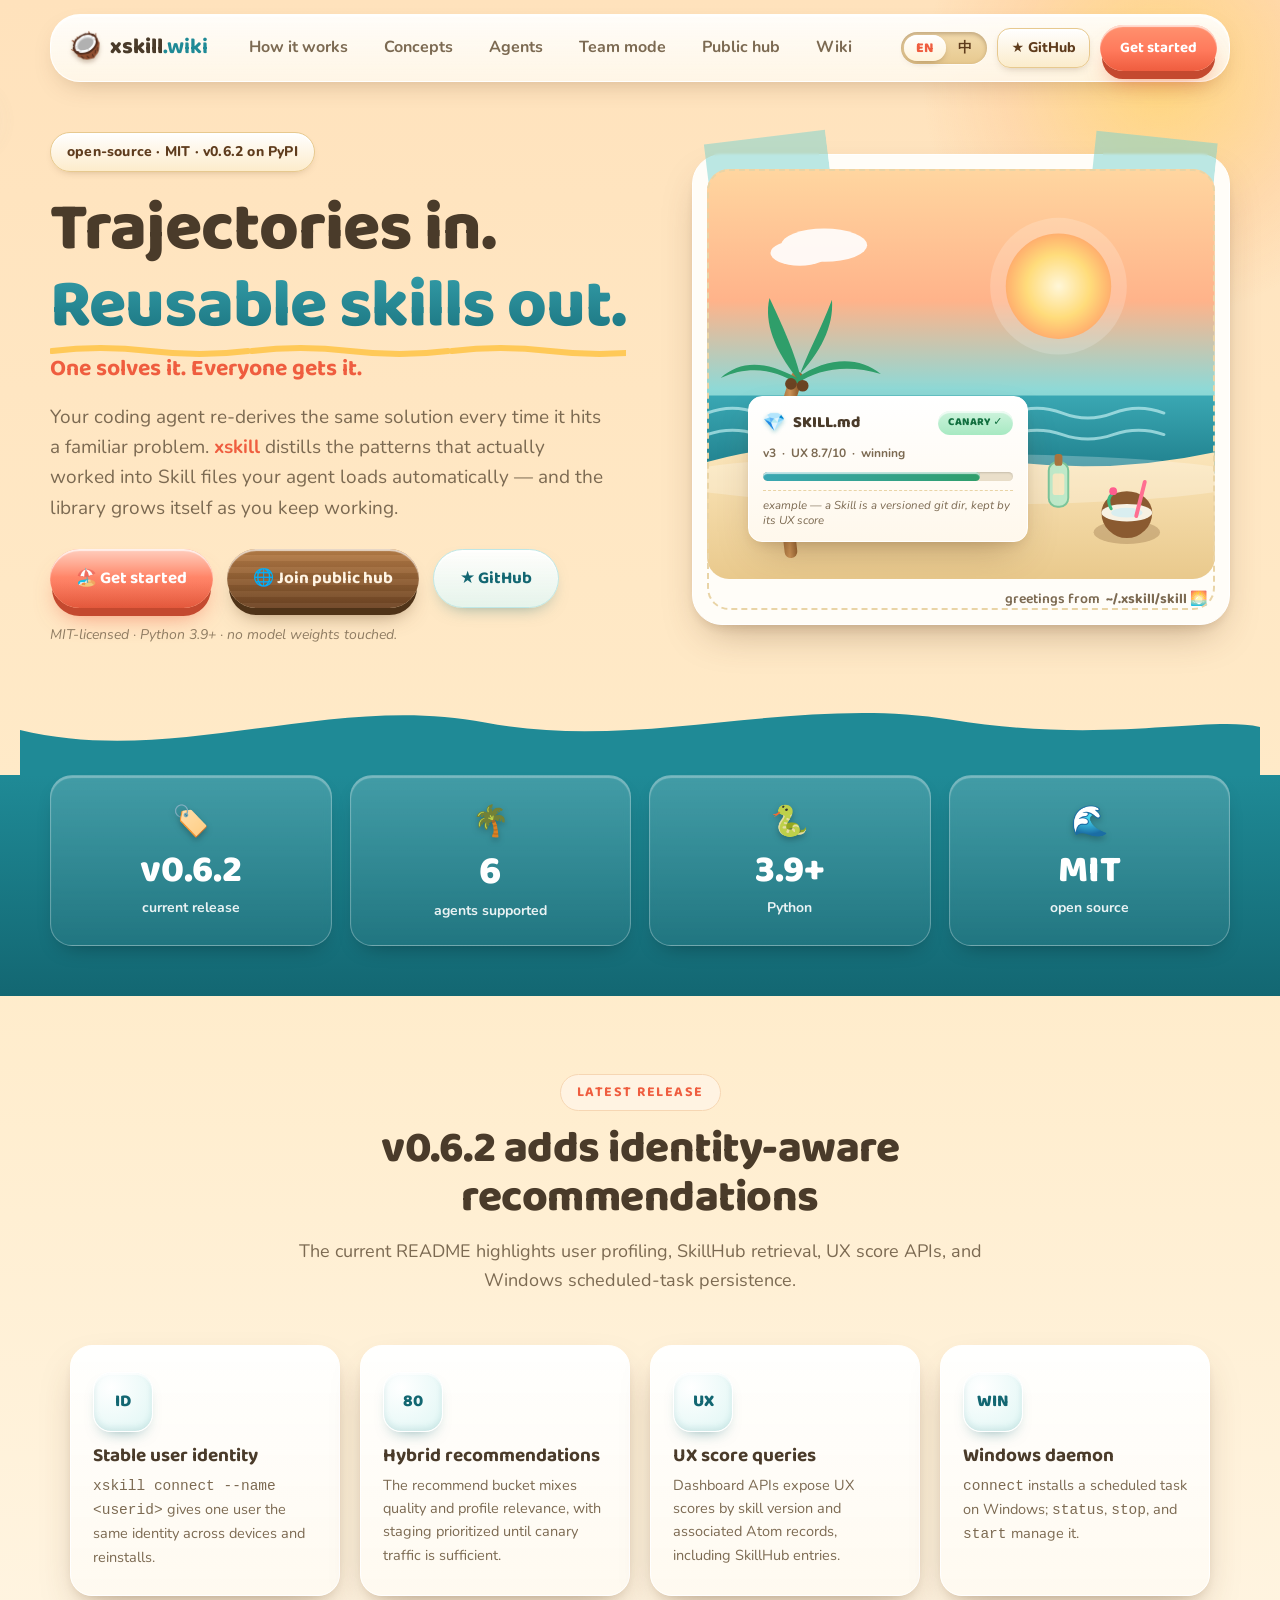
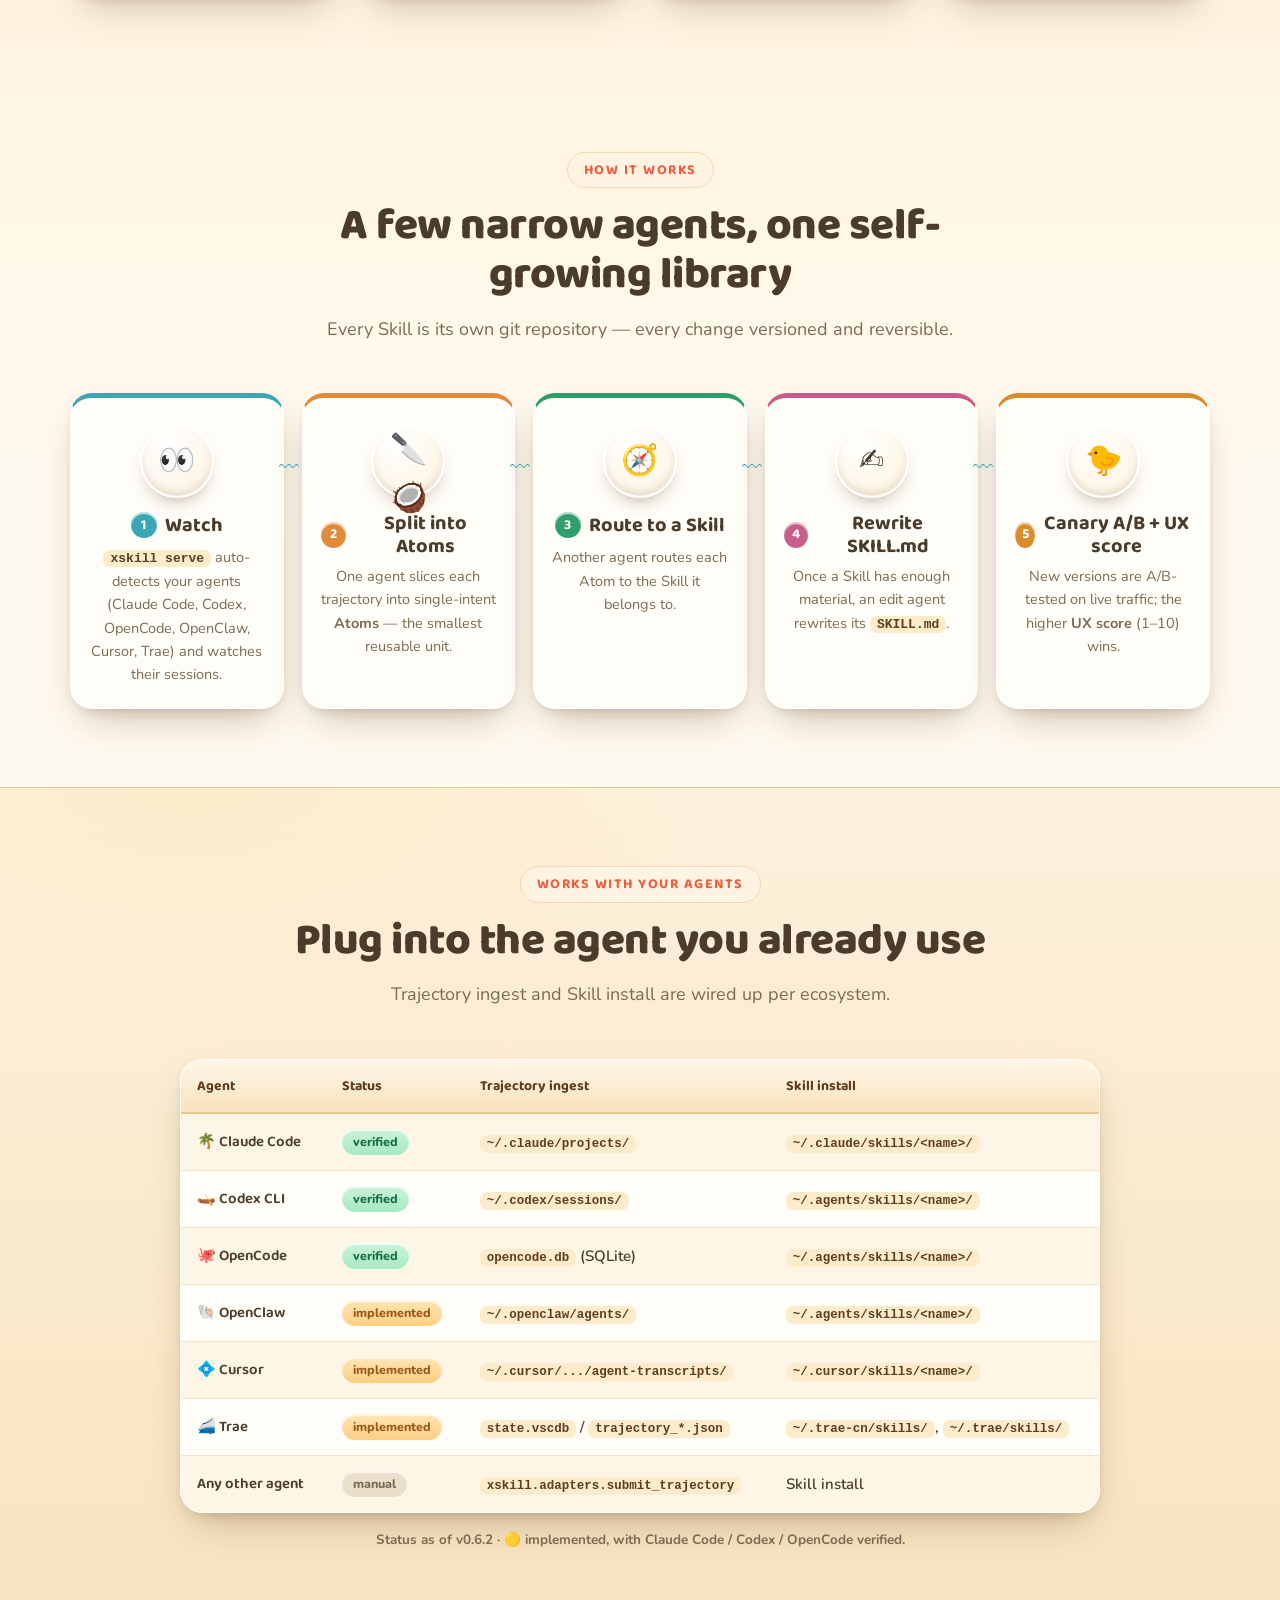
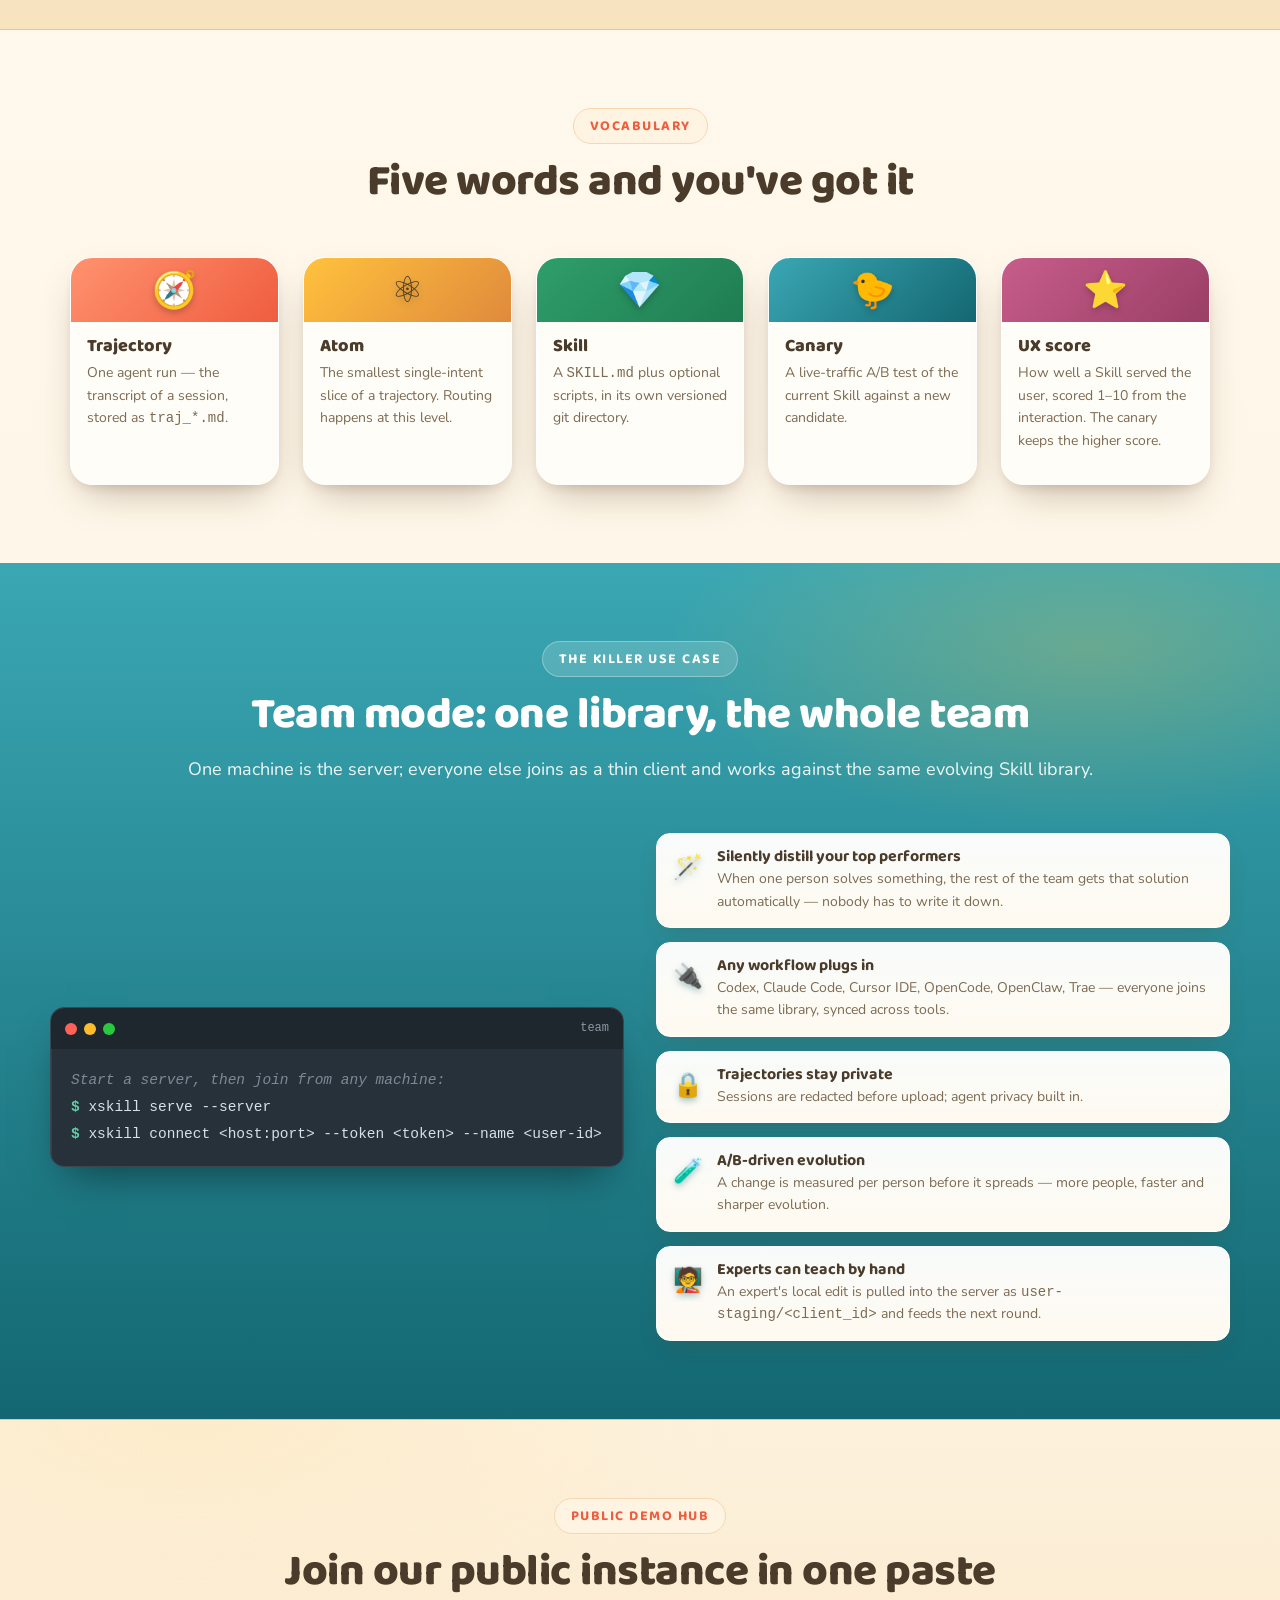
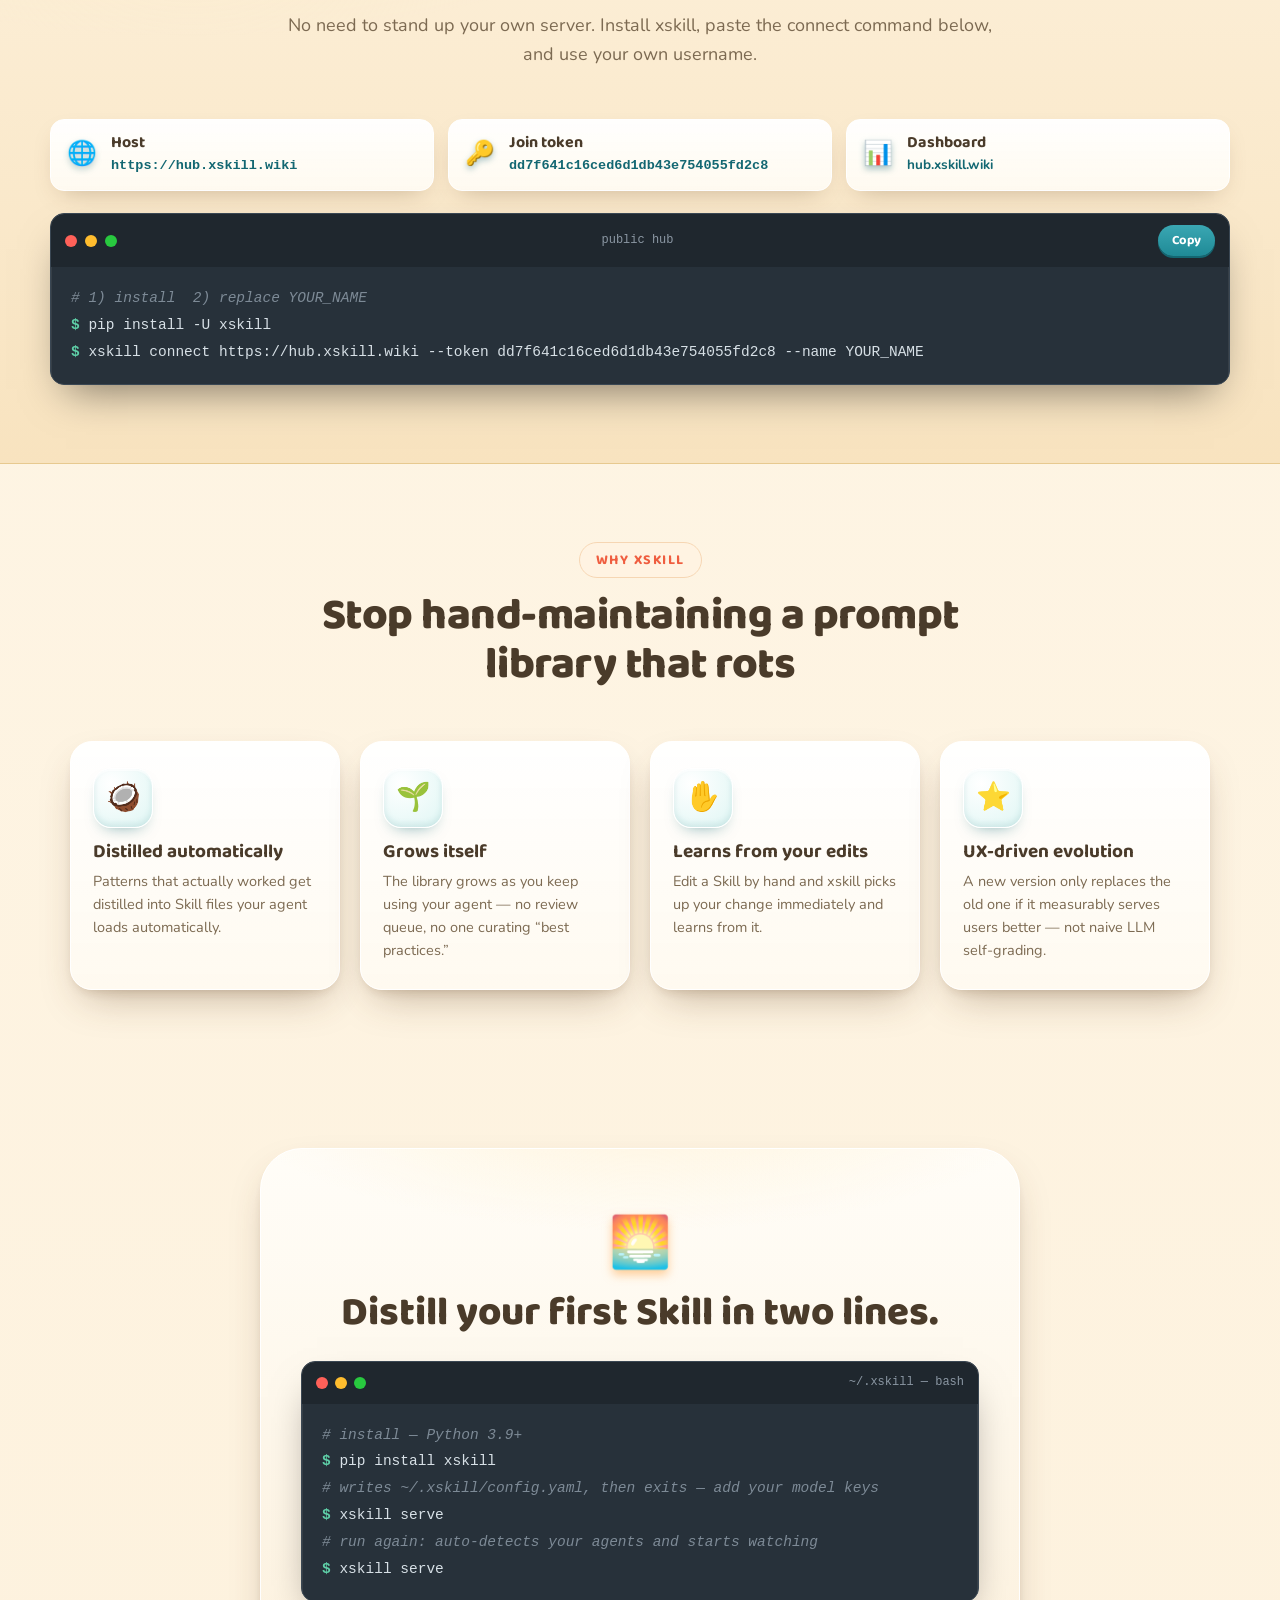
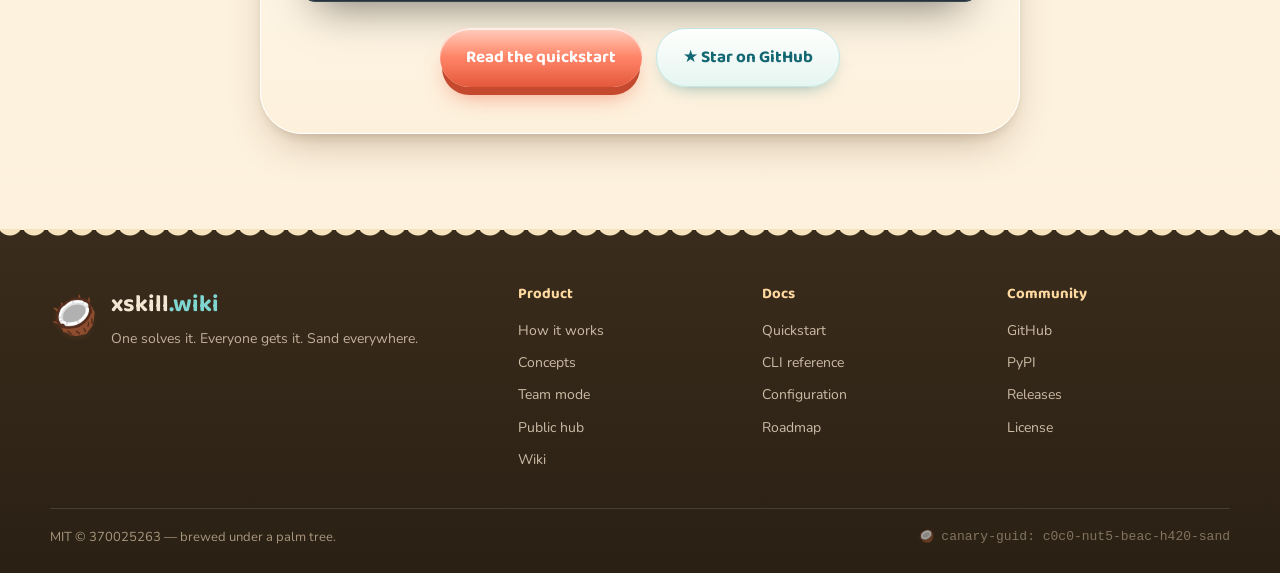
==== index.html @ b5c65a2f "备份 xskill.wiki 产品站源码，避免只落在本机。 Co-authored-by: Cursor <cursoragent@cursor.com>" ====
<!DOCTYPE html>
<html lang="en">
<head>
<meta charset="UTF-8" />
<meta name="viewport" content="width=device-width, initial-scale=1.0" />
<title>xskill · One solves it. Everyone gets it.</title>
<meta name="description" content="xskill distills reusable Skills from AI agent execution trajectories, shares them across teams, and evolves them with UX-driven canary tests. Open-source, MIT, Python 3.9+." />
<link rel="preconnect" href="https://fonts.googleapis.com" />
<link rel="preconnect" href="https://fonts.gstatic.com" crossorigin />
<link href="https://fonts.googleapis.com/css2?family=Baloo+2:wght@500;600;700;800&family=Nunito:ital,wght@0,400;0,600;0,700;0,800;1,600&display=swap" rel="stylesheet" />
<link rel="icon" href="data:image/svg+xml,<svg xmlns='http://www.w3.org/2000/svg' viewBox='0 0 100 100'><text y='.9em' font-size='90'>🥥</text></svg>" />
<link rel="stylesheet" href="styles.css" />
</head>
<body data-title-key="index.title">

<div class="sky-decor" aria-hidden="true">
  <div class="sun-glow"></div>
  <div class="cloud cloud--1"></div>
  <div class="cloud cloud--2"></div>
  <div class="cloud cloud--3"></div>
  <div class="gull gull--1">︵</div>
  <div class="gull gull--2">︵</div>
</div>

<!-- ===== nav ===== -->
<header class="nav-wrap">
  <nav class="nav">
    <a class="brand" href="#top" aria-label="xskill home">
      <span class="brand__coco">🥥</span>
      <span class="brand__name">xskill<span class="brand__dot">.wiki</span></span>
    </a>
    <ul class="nav__links">
      <li><a href="#pipeline" data-i18n="nav.howitworks">How it works</a></li>
      <li><a href="#concepts" data-i18n="nav.concepts">Concepts</a></li>
      <li><a href="#agents" data-i18n="nav.agents">Agents</a></li>
      <li><a href="#team" data-i18n="nav.team">Team mode</a></li>
      <li><a href="#public-hub" data-i18n="nav.hub">Public hub</a></li>
      <li><a href="wiki.html" data-i18n="nav.wiki">Wiki</a></li>
    </ul>
    <div class="nav__actions">
      <div class="lang" role="group" aria-label="language">
        <button type="button" class="lang__btn" data-set-lang="en" data-i18n="lang.en">EN</button>
        <button type="button" class="lang__btn" data-set-lang="zh" data-i18n="lang.zh">中</button>
      </div>
      <a class="chip chip--ghost" href="https://github.com/SkillNerds/xskill" target="_blank" rel="noopener">★ GitHub</a>
      <a class="btn btn--mini" href="#start" data-i18n="nav.getstarted">Get&nbsp;Started</a>
    </div>
  </nav>
</header>

<main id="top">

<!-- ===== HERO ===== -->
<section class="hero">
  <div class="hero__inner">
    <div class="hero__copy">
      <span class="eyebrow"><span data-i18n="hero.eyebrow">open-source · MIT · v0.6.2 on PyPI</span></span>
      <h1 class="hero__title">
        <span data-i18n="hero.title_a">Trajectories in.</span><br />
        <span class="hl" data-i18n="hero.title_b">Reusable skills out.</span>
      </h1>
      <p class="hero__tagline" data-i18n="hero.tagline">One solves it. Everyone gets it.</p>
      <p class="hero__lede" data-i18n-html="hero.lede">Your coding agent re-derives the same solution every time it hits a familiar problem. <strong>xskill</strong> distills the patterns that actually worked into Skill files your agent loads automatically.</p>
      <div class="hero__cta">
        <a class="btn btn--primary" href="#start"><span class="btn__shine"></span><span data-i18n="hero.cta_start">🏖️ Get started</span></a>
        <a class="btn btn--wood" href="#public-hub" data-i18n="hero.cta_hub">🌐 Join public hub</a>
        <a class="btn btn--glass" href="https://github.com/SkillNerds/xskill" target="_blank" rel="noopener" data-i18n="hero.cta_github">★ GitHub</a>
      </div>
      <p class="hero__sub" data-i18n="hero.sub">MIT-licensed · Python 3.9+ · no model weights touched.</p>
    </div>

    <figure class="postcard" aria-label="A tropical beach where trajectories become skills">
      <div class="postcard__tape postcard__tape--l"></div>
      <div class="postcard__tape postcard__tape--r"></div>
      <div class="scene">
        <svg class="scene__svg" viewBox="0 0 520 420" role="img" aria-hidden="true" preserveAspectRatio="xMidYMid slice">
          <defs>
            <linearGradient id="sky" x1="0" y1="0" x2="0" y2="1"><stop offset="0" stop-color="#ffd6a0"/><stop offset="0.45" stop-color="#ffb38a"/><stop offset="0.75" stop-color="#8fd9d6"/><stop offset="1" stop-color="#62c3c9"/></linearGradient>
            <radialGradient id="sunG" cx="50%" cy="50%" r="50%"><stop offset="0" stop-color="#fff4cf"/><stop offset="0.6" stop-color="#ffd45e"/><stop offset="1" stop-color="#ff9d4d"/></radialGradient>
            <linearGradient id="seaG" x1="0" y1="0" x2="0" y2="1"><stop offset="0" stop-color="#3aa7b3"/><stop offset="1" stop-color="#1f7f8c"/></linearGradient>
            <linearGradient id="sandG" x1="0" y1="0" x2="0" y2="1"><stop offset="0" stop-color="#fce7bd"/><stop offset="1" stop-color="#e9c98c"/></linearGradient>
            <linearGradient id="trunk" x1="0" y1="0" x2="1" y2="0"><stop offset="0" stop-color="#a9743f"/><stop offset="0.5" stop-color="#cd9457"/><stop offset="1" stop-color="#9a6634"/></linearGradient>
          </defs>
          <rect x="0" y="0" width="520" height="300" fill="url(#sky)"/>
          <circle class="scene__sun" cx="360" cy="120" r="54" fill="url(#sunG)"/>
          <circle cx="360" cy="120" r="70" fill="#fff" opacity="0.18"/>
          <g fill="#fff" opacity="0.9"><ellipse class="scene__cloud" cx="120" cy="78" rx="44" ry="17"/><ellipse class="scene__cloud" cx="95" cy="86" rx="30" ry="13"/></g>
          <rect x="0" y="232" width="520" height="80" fill="url(#seaG)"/>
          <g stroke="#bfeef0" stroke-width="3" fill="none" opacity="0.7" stroke-linecap="round">
            <path class="scene__wave" d="M0 250 q 26 -10 52 0 t 52 0 t 52 0 t 52 0 t 52 0 t 52 0 t 52 0 t 52 0 t 52 0"/>
            <path class="scene__wave2" d="M0 272 q 26 -9 52 0 t 52 0 t 52 0 t 52 0 t 52 0 t 52 0 t 52 0 t 52 0 t 52 0"/>
          </g>
          <path d="M0 300 q 130 -34 260 -8 t 260 -2 V420 H0 Z" fill="url(#sandG)"/>
          <ellipse cx="260" cy="318" rx="300" ry="26" fill="#fff" opacity="0.25"/>
          <g class="scene__palm">
            <path d="M86 392 C 78 320 70 268 92 214" stroke="url(#trunk)" stroke-width="13" fill="none" stroke-linecap="round"/>
            <g fill="#2f9e6a">
              <path d="M92 214 C 60 196 34 196 14 214 C 44 200 72 206 92 220 Z"/>
              <path d="M92 214 C 124 192 156 192 178 210 C 146 200 114 204 92 220 Z"/>
              <path d="M92 214 C 70 186 58 158 64 132 C 78 162 90 188 96 214 Z"/>
              <path d="M92 214 C 116 188 130 162 128 134 C 116 166 102 190 94 214 Z"/>
            </g>
            <circle cx="86" cy="220" r="6" fill="#6b4423"/><circle cx="98" cy="222" r="6" fill="#6b4423"/>
          </g>
          <g class="scene__bottle">
            <rect x="350" y="300" width="20" height="46" rx="9" fill="#bfe9c9" stroke="#7bc59a" stroke-width="2"/>
            <rect x="356" y="292" width="8" height="12" rx="3" fill="#a9743f"/>
            <rect x="354" y="312" width="12" height="22" rx="3" fill="#f6e7c1"/>
          </g>
          <g class="scene__coco">
            <ellipse cx="430" cy="372" rx="34" ry="12" fill="#6b4423" opacity="0.25"/>
            <path d="M404 352 a26 26 0 0 0 52 0 a26 22 0 0 0 -52 0Z" fill="#8a5a30"/>
            <ellipse cx="430" cy="352" rx="26" ry="9" fill="#f7f1e3"/>
            <ellipse cx="430" cy="352" rx="16" ry="5" fill="#d9eef0"/>
            <rect x="442" y="318" width="4" height="40" rx="2" fill="#ff6f91" transform="rotate(14 444 338)"/>
            <path d="M414 348 q-6 -10 2 -16" stroke="#3fb87f" stroke-width="3" fill="none" stroke-linecap="round"/>
            <circle cx="416" cy="330" r="4" fill="#ff5d8f"/>
          </g>
        </svg>

        <div class="float-card">
          <div class="float-card__head">
            <span class="gem">💎</span>
            <span class="float-card__name">SKILL.md</span>
            <span class="badge badge--live">canary ✓</span>
          </div>
          <div class="float-card__meta"><span>v3</span><span>·</span><span>UX 8.7/10</span><span>·</span><span>winning</span></div>
          <div class="float-card__bar"><i style="--w:87%"></i></div>
          <p class="float-card__note" data-i18n="float.note">example — a Skill is a versioned git dir, kept by its UX score</p>
        </div>
      </div>
      <figcaption class="postcard__caption">greetings from&nbsp; <b>~/.xskill/skill</b> 🌅</figcaption>
    </figure>
  </div>

  <div class="wave-divider" aria-hidden="true">
    <svg viewBox="0 0 1440 120" preserveAspectRatio="none"><path d="M0 60 C 180 110 360 10 540 50 C 720 90 900 12 1080 46 C 1260 80 1380 40 1440 56 V120 H0 Z"/></svg>
  </div>
</section>

<!-- ===== STATS (verifiable facts) ===== -->
<section class="stats">
  <div class="stats__grid">
    <div class="stat"><span class="stat__ico">🏷️</span><b>v0.6.2</b><span class="stat__label" data-i18n="stats.version_l">current release</span></div>
    <div class="stat"><span class="stat__ico">🌴</span><b class="count" data-to="6">0</b><span class="stat__label" data-i18n="stats.agents_l">agents supported</span></div>
    <div class="stat"><span class="stat__ico">🐍</span><b>3.9+</b><span class="stat__label" data-i18n="stats.python_l">Python</span></div>
    <div class="stat"><span class="stat__ico">🌊</span><b>MIT</b><span class="stat__label" data-i18n="stats.license_l">open source</span></div>
  </div>
</section>

<!-- ===== LATEST RELEASE ===== -->
<section class="section" id="release">
  <div class="section__head">
    <span class="kicker" data-i18n="rel.kicker">latest release</span>
    <h2 data-i18n="rel.title">v0.6.2 adds identity-aware recommendations</h2>
    <p class="section__sub" data-i18n="rel.sub">The current README highlights user profiling, SkillHub retrieval, UX score APIs, and Windows scheduled-task persistence.</p>
  </div>
  <div class="features features--release">
    <article class="feature"><div class="feature__ico">ID</div><h3 data-i18n="rel.f1_t">Stable user identity</h3><p data-i18n-html="rel.f1_p"></p></article>
    <article class="feature"><div class="feature__ico">80</div><h3 data-i18n="rel.f2_t">Hybrid recommendations</h3><p data-i18n-html="rel.f2_p"></p></article>
    <article class="feature"><div class="feature__ico">UX</div><h3 data-i18n="rel.f3_t">UX score queries</h3><p data-i18n-html="rel.f3_p"></p></article>
    <article class="feature"><div class="feature__ico">WIN</div><h3 data-i18n="rel.f4_t">Windows daemon</h3><p data-i18n-html="rel.f4_p"></p></article>
  </div>
</section>

<!-- ===== PIPELINE (how it works) ===== -->
<section class="section" id="pipeline">
  <div class="section__head">
    <span class="kicker" data-i18n="pipe.kicker">how it works</span>
    <h2 data-i18n="pipe.title">A few narrow agents, one self-growing library</h2>
    <p class="section__sub" data-i18n="pipe.sub">Every Skill is its own git repository — every change versioned and reversible.</p>
  </div>
  <ol class="pipe">
    <li class="pipe__step" style="--accent:#3aa7b3"><div class="pipe__disc"><span>👀</span></div><h3><span class="pipe__n">1</span> <span data-i18n="pipe.s1_t">Watch</span></h3><p data-i18n-html="pipe.s1_p"></p></li>
    <li class="pipe__step" style="--accent:#e08a3c"><div class="pipe__disc"><span>🔪🥥</span></div><h3><span class="pipe__n">2</span> <span data-i18n="pipe.s2_t">Split into Atoms</span></h3><p data-i18n-html="pipe.s2_p"></p></li>
    <li class="pipe__step" style="--accent:#2f9e6a"><div class="pipe__disc"><span>🧭</span></div><h3><span class="pipe__n">3</span> <span data-i18n="pipe.s3_t">Route to a Skill</span></h3><p data-i18n-html="pipe.s3_p"></p></li>
    <li class="pipe__step" style="--accent:#c75d8a"><div class="pipe__disc"><span>✍️</span></div><h3><span class="pipe__n">4</span> <span data-i18n="pipe.s4_t">Rewrite SKILL.md</span></h3><p data-i18n-html="pipe.s4_p"></p></li>
    <li class="pipe__step" style="--accent:#d98c2b"><div class="pipe__disc"><span>🐤</span></div><h3><span class="pipe__n">5</span> <span data-i18n="pipe.s5_t">Canary A/B + UX score</span></h3><p data-i18n-html="pipe.s5_p"></p></li>
  </ol>
</section>

<!-- ===== AGENTS MATRIX ===== -->
<section class="section section--sand" id="agents">
  <div class="section__head">
    <span class="kicker" data-i18n="agents.kicker">works with your agents</span>
    <h2 data-i18n="agents.title">Plug into the agent you already use</h2>
    <p class="section__sub" data-i18n="agents.sub">Trajectory ingest and Skill install are wired up per ecosystem.</p>
  </div>
  <div class="board">
    <table class="board__table">
      <thead>
        <tr>
          <th data-i18n="agents.h_agent">Agent</th>
          <th data-i18n="agents.h_status">Status</th>
          <th data-i18n="agents.h_ingest">Trajectory ingest</th>
          <th data-i18n="agents.h_install">Skill install</th>
        </tr>
      </thead>
      <tbody>
        <tr><td class="skill-name">🌴 Claude Code</td><td><span class="st st--ok" data-i18n="agents.st_verified">verified</span></td><td><code>~/.claude/projects/</code></td><td><code>~/.claude/skills/&lt;name&gt;/</code></td></tr>
        <tr><td class="skill-name">🛶 Codex CLI</td><td><span class="st st--ok" data-i18n="agents.st_verified">verified</span></td><td><code>~/.codex/sessions/</code></td><td><code>~/.agents/skills/&lt;name&gt;/</code></td></tr>
        <tr><td class="skill-name">🐙 OpenCode</td><td><span class="st st--ok" data-i18n="agents.st_verified">verified</span></td><td><code>opencode.db</code> (SQLite)</td><td><code>~/.agents/skills/&lt;name&gt;/</code></td></tr>
        <tr><td class="skill-name">🐚 OpenClaw</td><td><span class="st st--wip" data-i18n="agents.st_impl">implemented</span></td><td><code>~/.openclaw/agents/</code></td><td><code>~/.agents/skills/&lt;name&gt;/</code></td></tr>
        <tr><td class="skill-name">💠 Cursor</td><td><span class="st st--wip" data-i18n="agents.st_impl">implemented</span></td><td><code>~/.cursor/.../agent-transcripts/</code></td><td><code>~/.cursor/skills/&lt;name&gt;/</code></td></tr>
        <tr><td class="skill-name">🚄 Trae</td><td><span class="st st--wip" data-i18n="agents.st_impl">implemented</span></td><td><code>state.vscdb</code> / <code>trajectory_*.json</code></td><td><code>~/.trae-cn/skills/</code>, <code>~/.trae/skills/</code></td></tr>
        <tr><td class="skill-name" data-i18n="agents.any">Any other agent</td><td><span class="st" data-i18n="agents.st_manual">manual</span></td><td><code>xskill.adapters.submit_trajectory</code></td><td data-i18n="agents.h_install">copy / symlink SKILL.md</td></tr>
      </tbody>
    </table>
    <p class="board__foot-note" data-i18n="agents.note">Status as of v0.6.2 · 🟡 implemented, with Claude Code / Codex / OpenCode verified.</p>
  </div>
</section>

<!-- ===== CONCEPTS ===== -->
<section class="section" id="concepts">
  <div class="section__head">
    <span class="kicker" data-i18n="concepts.kicker">vocabulary</span>
    <h2 data-i18n="concepts.title">Five words and you've got it</h2>
  </div>
  <div class="cards cards--concepts">
    <article class="card card--concept" style="--g:linear-gradient(135deg,#ff926f,#ef5d3f)"><div class="card__banner" style="background:var(--g)"><span class="card__emoji">🧭</span></div><div class="card__body"><h3 class="card__title" data-i18n="c.traj_t">Trajectory</h3><p class="card__desc" data-i18n-html="c.traj_p"></p></div></article>
    <article class="card card--concept" style="--g:linear-gradient(135deg,#ffc23d,#e08a3c)"><div class="card__banner" style="background:var(--g)"><span class="card__emoji">⚛️</span></div><div class="card__body"><h3 class="card__title" data-i18n="c.atom_t">Atom</h3><p class="card__desc" data-i18n-html="c.atom_p"></p></div></article>
    <article class="card card--concept" style="--g:linear-gradient(135deg,#2f9e6a,#1f7d52)"><div class="card__banner" style="background:var(--g)"><span class="card__emoji">💎</span></div><div class="card__body"><h3 class="card__title" data-i18n="c.skill_t">Skill</h3><p class="card__desc" data-i18n-html="c.skill_p"></p></div></article>
    <article class="card card--concept" style="--g:linear-gradient(135deg,#3aa7b3,#136772)"><div class="card__banner" style="background:var(--g)"><span class="card__emoji">🐤</span></div><div class="card__body"><h3 class="card__title" data-i18n="c.canary_t">Canary</h3><p class="card__desc" data-i18n-html="c.canary_p"></p></div></article>
    <article class="card card--concept" style="--g:linear-gradient(135deg,#c75d8a,#9a3f66)"><div class="card__banner" style="background:var(--g)"><span class="card__emoji">⭐</span></div><div class="card__body"><h3 class="card__title" data-i18n="c.ux_t">UX score</h3><p class="card__desc" data-i18n-html="c.ux_p"></p></div></article>
  </div>
</section>

<!-- ===== TEAM MODE ===== -->
<section class="section section--ocean" id="team">
  <div class="section__head section__head--light">
    <span class="kicker kicker--light" data-i18n="team.kicker">the killer use case</span>
    <h2 data-i18n="team.title">Team mode: one library, the whole team</h2>
    <p class="section__sub" data-i18n="team.sub">One machine is the server; everyone else joins as a thin client.</p>
  </div>
  <div class="team">
    <div class="team__terminal">
      <div class="terminal">
        <div class="terminal__bar"><i></i><i></i><i></i><span>team</span></div>
        <pre class="terminal__body"><code><span class="c-com" data-i18n="team.cmd_note"># Start a server, then join from any machine:</span>
<span class="c-pmt">$</span> xskill serve --server
<span class="c-pmt">$</span> xskill connect &lt;host:port&gt; --token &lt;token&gt; --name &lt;user-id&gt;</code></pre>
      </div>
    </div>
    <div class="team__bullets">
      <div class="tb"><span class="tb__ico">🪄</span><div><h4 data-i18n="team.b1_t">Silently distill your top performers</h4><p data-i18n="team.b1_p"></p></div></div>
      <div class="tb"><span class="tb__ico">🔌</span><div><h4 data-i18n="team.b2_t">Any workflow plugs in</h4><p data-i18n="team.b2_p"></p></div></div>
      <div class="tb"><span class="tb__ico">🔒</span><div><h4 data-i18n="team.b3_t">Trajectories stay private</h4><p data-i18n="team.b3_p"></p></div></div>
      <div class="tb"><span class="tb__ico">🧪</span><div><h4 data-i18n="team.b4_t">A/B-driven evolution</h4><p data-i18n="team.b4_p"></p></div></div>
      <div class="tb"><span class="tb__ico">🧑‍🏫</span><div><h4 data-i18n="team.b5_t">Experts can teach by hand</h4><p data-i18n-html="team.b5_p"></p></div></div>
    </div>
  </div>
</section>

<!-- ===== PUBLIC HUB ===== -->
<section class="section section--sand" id="public-hub">
  <div class="section__head">
    <span class="kicker" data-i18n="hub.kicker">公网演示实例</span>
    <h2 data-i18n="hub.title">一键粘贴，接入我们的公网实例</h2>
    <p class="section__sub" data-i18n="hub.sub">不用自己搭服务端。装好 xskill，粘贴下面这条连接命令，再填上你自己的用户名即可。</p>
  </div>
  <div class="hub">
    <div class="hub__meta">
      <div class="tb"><span class="tb__ico">🌐</span><div><h4 data-i18n="hub.label_host">地址</h4><p><code>https://hub.xskill.wiki</code></p></div></div>
      <div class="tb"><span class="tb__ico">🔑</span><div><h4 data-i18n="hub.label_token">连接令牌</h4><p><code id="hub-token">dd7f641c16ced6d1db43e754055fd2c8</code></p></div></div>
      <div class="tb"><span class="tb__ico">📊</span><div><h4 data-i18n="hub.label_dash">控制台</h4><p><a href="https://hub.xskill.wiki/" target="_blank" rel="noopener">hub.xskill.wiki</a></p></div></div>
    </div>
    <div class="hub__terminal">
      <div class="terminal">
        <div class="terminal__bar">
          <i></i><i></i><i></i>
          <span data-i18n="hub.term_title">公网实例</span>
          <button type="button" class="hub-copy" id="hub-copy-btn" data-i18n="hub.copy">复制</button>
        </div>
        <pre class="terminal__body"><code id="hub-connect-cmd" data-i18n-html="hub.cmd_html"><span class="c-com"># 1）安装　2）把 YOUR_NAME 换成你的用户名</span>
<span class="c-pmt">$</span> pip install -U xskill
<span class="c-pmt">$</span> xskill connect https://hub.xskill.wiki --token dd7f641c16ced6d1db43e754055fd2c8 --name YOUR_NAME</code></pre>
      </div>
    </div>
  </div>
</section>

<!-- ===== WHY ===== -->
<section class="section" id="why">
  <div class="section__head">
    <span class="kicker" data-i18n="why.kicker">why xskill</span>
    <h2 data-i18n="why.title">Stop hand-maintaining a prompt library that rots</h2>
  </div>
  <div class="features">
    <article class="feature"><div class="feature__ico">🥥</div><h3 data-i18n="why.f1_t">Distilled automatically</h3><p data-i18n="why.f1_p"></p></article>
    <article class="feature"><div class="feature__ico">🌱</div><h3 data-i18n="why.f2_t">Grows itself</h3><p data-i18n="why.f2_p"></p></article>
    <article class="feature"><div class="feature__ico">✋</div><h3 data-i18n="why.f3_t">Learns from your edits</h3><p data-i18n="why.f3_p"></p></article>
    <article class="feature"><div class="feature__ico">⭐</div><h3 data-i18n="why.f4_t">UX-driven evolution</h3><p data-i18n="why.f4_p"></p></article>
  </div>
</section>

<!-- ===== CTA ===== -->
<section class="cta" id="start">
  <div class="cta__card">
    <span class="cta__sun">🌅</span>
    <h2 data-i18n="cta.title">Distill your first Skill in two lines.</h2>
    <div class="terminal">
      <div class="terminal__bar"><i></i><i></i><i></i><span>~/.xskill — bash</span></div>
      <pre class="terminal__body"><code><span class="c-com" data-i18n="cta.c1"># install — Python 3.9+</span>
<span class="c-pmt">$</span> pip install xskill
<span class="c-com" data-i18n="cta.c2"># writes ~/.xskill/config.yaml, then exits — add your model keys</span>
<span class="c-pmt">$</span> xskill serve
<span class="c-com" data-i18n="cta.c3"># run again: auto-detects your agents and starts watching</span>
<span class="c-pmt">$</span> xskill serve</code></pre>
    </div>
    <div class="cta__btns">
      <a class="btn btn--primary" href="wiki.html#quickstart"><span class="btn__shine"></span><span data-i18n="cta.read">Read the quickstart</span></a>
      <a class="btn btn--glass" href="https://github.com/SkillNerds/xskill" target="_blank" rel="noopener" data-i18n="cta.star">★ Star on GitHub</a>
    </div>
  </div>
</section>

</main>

<!-- ===== FOOTER ===== -->
<footer class="footer">
  <div class="footer__top">
    <div class="footer__brand">
      <span class="brand__coco">🥥</span>
      <div>
        <b>xskill<span class="brand__dot">.wiki</span></b>
        <p data-i18n="foot.tagline">One solves it. Everyone gets it. Sand everywhere.</p>
      </div>
    </div>
    <nav class="footer__cols">
      <div><h4 data-i18n="foot.product">Product</h4><a href="#pipeline" data-i18n="nav.howitworks">How it works</a><a href="#concepts" data-i18n="nav.concepts">Concepts</a><a href="#team" data-i18n="nav.team">Team mode</a><a href="#public-hub" data-i18n="nav.hub">Public hub</a><a href="wiki.html" data-i18n="nav.wiki">Wiki</a></div>
      <div><h4 data-i18n="foot.docs">Docs</h4><a href="wiki.html#quickstart" data-i18n="w.nav_quickstart">Quickstart</a><a href="wiki.html#cli" data-i18n="w.nav_cli">CLI reference</a><a href="wiki.html#config" data-i18n="w.nav_config">Configuration</a><a href="wiki.html#roadmap" data-i18n="w.nav_roadmap">Roadmap</a></div>
      <div><h4 data-i18n="foot.community">Community</h4><a href="https://github.com/SkillNerds/xskill" target="_blank" rel="noopener">GitHub</a><a href="https://pypi.org/project/xskill/" target="_blank" rel="noopener">PyPI</a><a href="https://github.com/SkillNerds/xskill/releases/tag/v0.6.2" target="_blank" rel="noopener">Releases</a><a href="https://github.com/SkillNerds/xskill/blob/main/LICENSE" target="_blank" rel="noopener" data-i18n="w.nav_license">License</a></div>
    </nav>
  </div>
  <div class="footer__bar">
    <span data-i18n="foot.copy">MIT © 370025263 — brewed under a palm tree.</span>
    <span class="canary">🥥 canary-guid: c0c0-nut5-beac-h420-sand</span>
  </div>
</footer>

<script src="i18n.js"></script>
<script src="script.js"></script>
</body>
</html>
---- styles.css ----
/* =========================================================
   xskill.wiki / v2  —  "beach resort, skeuomorphic, rounded"
   palette: sand · ocean teal · sunset coral · palm green · coconut brown
   ========================================================= */

:root{
  --sand-50:#fffaf0;
  --sand-100:#fdf1dc;
  --sand-200:#f8e3bf;
  --sand-300:#f0d29b;
  --sand-line:#e7c98f;

  --sea:#1f8a96;
  --sea-light:#3aa7b3;
  --sea-deep:#136772;
  --foam:#dff6f4;

  --sky-top:#ffd6a0;
  --coral:#ff7a5c;
  --coral-deep:#ef5d3f;
  --sun:#ffc23d;
  --palm:#2f9e6a;
  --palm-deep:#1f7d52;
  --coco:#8a5a30;
  --coco-deep:#5f3c1d;

  --ink:#4a3b2a;          /* warm brown text, not harsh black */
  --ink-soft:#7c6a52;
  --paper:#fffdf8;

  --radius-xl:42px;
  --radius-lg:30px;
  --radius-md:22px;
  --radius-sm:14px;

  --shadow-card:0 18px 40px -14px rgba(95,60,29,.38), 0 6px 14px -8px rgba(95,60,29,.3);
  --shadow-soft:0 10px 26px -12px rgba(95,60,29,.35);
  --inset-top:inset 0 2px 1px rgba(255,255,255,.7);

  --font-display:'Baloo 2', system-ui, sans-serif;
  --font-body:'Nunito', system-ui, sans-serif;

  --maxw:1180px;
}

*{box-sizing:border-box;margin:0;padding:0}
html{scroll-behavior:smooth}
body{
  font-family:var(--font-body);
  color:var(--ink);
  line-height:1.6;
  background:
    radial-gradient(1200px 600px at 80% -10%, #ffe9c6 0%, transparent 60%),
    linear-gradient(180deg, #ffe2bc 0%, #ffeccb 14%, var(--sand-50) 30%, var(--sand-100) 100%);
  overflow-x:hidden;
  -webkit-font-smoothing:antialiased;
}
a{color:inherit;text-decoration:none}
h1,h2,h3,h4{font-family:var(--font-display);line-height:1.12;color:var(--ink)}
code{font-family:'SFMono-Regular',ui-monospace,Menlo,Consolas,monospace}
section{position:relative}
.center{text-align:center;margin-top:34px}

/* ============ drifting sky decor ============ */
.sky-decor{position:fixed;inset:0 0 auto 0;height:100vh;pointer-events:none;z-index:0;overflow:hidden}
.sun-glow{
  position:absolute;top:-160px;right:-120px;width:480px;height:480px;border-radius:50%;
  background:radial-gradient(circle, rgba(255,204,77,.55) 0%, rgba(255,170,90,.18) 45%, transparent 70%);
  animation:breathe 9s ease-in-out infinite;
}
.cloud{
  position:absolute;background:#fff;border-radius:100px;opacity:.78;
  filter:drop-shadow(0 10px 16px rgba(120,150,170,.18));
}
.cloud::before,.cloud::after{content:"";position:absolute;background:#fff;border-radius:50%}
.cloud--1{top:90px;left:-160px;width:150px;height:42px;animation:drift 46s linear infinite}
.cloud--1::before{width:64px;height:64px;top:-26px;left:24px}
.cloud--1::after{width:46px;height:46px;top:-16px;left:78px}
.cloud--2{top:200px;left:-260px;width:110px;height:34px;opacity:.6;animation:drift 64s linear infinite 6s}
.cloud--2::before{width:50px;height:50px;top:-20px;left:20px}
.cloud--3{top:320px;left:-200px;width:92px;height:28px;opacity:.5;animation:drift 80s linear infinite 12s}
.cloud--3::before{width:40px;height:40px;top:-16px;left:18px}
.gull{position:absolute;color:#6b5a44;font-size:20px;opacity:.5;animation:flap 30s linear infinite}
.gull--1{top:140px;left:-40px;animation-duration:38s}
.gull--2{top:175px;left:-90px;font-size:14px;animation-duration:52s;animation-delay:5s}

@keyframes drift{to{transform:translateX(calc(100vw + 320px))}}
@keyframes flap{to{transform:translateX(calc(100vw + 120px)) translateY(-30px)}}
@keyframes breathe{50%{transform:scale(1.08);opacity:.85}}

/* ============ nav ============ */
.nav-wrap{position:sticky;top:0;z-index:50;padding:14px 20px;display:flex;justify-content:center}
.nav{
  width:100%;max-width:var(--maxw);
  display:flex;align-items:center;gap:18px;
  padding:10px 12px 10px 18px;
  background:linear-gradient(180deg, rgba(255,255,255,.92), rgba(255,250,240,.82));
  border:1px solid rgba(255,255,255,.9);
  border-radius:var(--radius-lg);
  box-shadow:var(--shadow-soft), var(--inset-top);
  backdrop-filter:blur(12px) saturate(1.2);
}
.brand{display:flex;align-items:center;gap:9px;font-family:var(--font-display);font-weight:800;font-size:22px}
.brand__coco{font-size:26px;filter:drop-shadow(0 3px 2px rgba(95,60,29,.3));animation:bob 4s ease-in-out infinite}
@keyframes bob{50%{transform:translateY(-3px) rotate(-4deg)}}
.brand__dot{color:var(--sea);font-weight:700}
.nav__links{display:flex;gap:6px;list-style:none;margin-left:8px}
.nav__links a{
  display:block;padding:9px 15px;border-radius:14px;font-weight:700;color:var(--ink-soft);
  transition:.18s;
}
.nav__links a:hover{color:var(--sea-deep);background:rgba(58,167,179,.12)}
.nav__actions{margin-left:auto;display:flex;align-items:center;gap:10px}
.chip{
  display:inline-flex;align-items:center;gap:5px;padding:8px 13px;border-radius:13px;
  font-weight:800;font-size:14px;color:var(--coco-deep);
  background:linear-gradient(180deg,#fff,#fbeccb);border:1px solid var(--sand-line);
  box-shadow:var(--inset-top), 0 4px 8px -4px rgba(95,60,29,.3);
}

/* ============ buttons (skeuomorphic & glossy) ============ */
.btn{
  position:relative;display:inline-flex;align-items:center;gap:9px;
  padding:15px 26px;border-radius:999px;font-family:var(--font-display);
  font-weight:700;font-size:17px;cursor:pointer;border:none;
  transition:transform .12s ease, box-shadow .2s ease, filter .2s;
  overflow:hidden;color:#fff;white-space:nowrap;
}
.btn--mini{padding:11px 20px;font-size:15px}
.btn:active{transform:translateY(2px) scale(.99)}
.btn__shine{
  position:absolute;inset:0;border-radius:inherit;pointer-events:none;
  background:linear-gradient(180deg, rgba(255,255,255,.55) 0%, rgba(255,255,255,.06) 48%, rgba(0,0,0,.05) 100%);
}
.btn--primary,.btn--mini{
  background:linear-gradient(180deg, #ff926f 0%, var(--coral) 55%, var(--coral-deep) 100%);
  box-shadow:
    0 10px 0 -2px #c4492f,
    0 16px 24px -10px rgba(239,93,63,.7),
    var(--inset-top);
}
.btn--primary:hover,.btn--mini:hover{filter:brightness(1.05);box-shadow:0 8px 0 -2px #c4492f,0 18px 26px -10px rgba(239,93,63,.8),var(--inset-top)}
.btn--primary:active,.btn--mini:active{box-shadow:0 3px 0 -2px #c4492f, 0 6px 12px -8px rgba(239,93,63,.7),var(--inset-top)}

.btn--wood{
  color:#fff4e3;
  background:
    repeating-linear-gradient(180deg, rgba(0,0,0,.05) 0 6px, rgba(255,255,255,.04) 6px 12px),
    linear-gradient(180deg,#b97f49,#8a5a30 60%,#6f4524);
  box-shadow:0 9px 0 -2px #4f3318, 0 16px 22px -12px rgba(95,60,29,.7), var(--inset-top);
}
.btn--wood:active{box-shadow:0 3px 0 -2px #4f3318,0 6px 12px -8px rgba(95,60,29,.6),var(--inset-top)}

.btn--glass{
  color:var(--sea-deep);
  background:linear-gradient(180deg, rgba(255,255,255,.95), rgba(223,246,244,.8));
  border:1px solid #bfe7e6;
  box-shadow:0 8px 18px -10px rgba(19,103,114,.55), var(--inset-top);
}
.btn--glass:hover{filter:brightness(1.02)}

/* ============ hero ============ */
.hero{padding:36px 20px 0;position:relative;z-index:1}
.hero__inner{
  max-width:var(--maxw);margin:0 auto;
  display:grid;grid-template-columns:1.05fr .95fr;gap:48px;align-items:center;
  padding-bottom:30px;
}
.hero__copy,.section__head,.wiki-doc,.doc-sec{min-width:0}
.eyebrow{
  display:inline-flex;align-items:center;gap:7px;font-weight:800;font-size:14px;
  color:var(--coco-deep);background:linear-gradient(180deg,#fff,#fdeccb);
  padding:8px 16px;border-radius:999px;border:1px solid var(--sand-line);
  box-shadow:var(--inset-top),0 4px 10px -6px rgba(95,60,29,.4);letter-spacing:.2px;
}
.eyebrow__pin{filter:drop-shadow(0 2px 1px rgba(0,0,0,.2))}
.hero__title{font-size:clamp(40px,6vw,68px);font-weight:800;margin:20px 0 8px;letter-spacing:-1px}
.hl{
  background:linear-gradient(180deg,var(--sea-light),var(--sea-deep));
  -webkit-background-clip:text;background-clip:text;color:transparent;
  position:relative;
}
.hl::after{
  content:"";position:absolute;left:0;right:0;bottom:4px;height:14px;z-index:-1;
  background:url("data:image/svg+xml,%3Csvg xmlns='http://www.w3.org/2000/svg' width='200' height='14'%3E%3Cpath d='M2 8 Q 50 2 100 8 T 198 8' stroke='%23ffc23d' stroke-width='6' fill='none' stroke-linecap='round'/%3E%3C/svg%3E") repeat-x;
  background-size:contain;opacity:.8;
}
.hero__lede{font-size:19px;color:var(--ink-soft);max-width:560px;margin-bottom:26px}
.hero__lede strong{color:var(--coral-deep)}
.hero__lede em{color:var(--sea-deep);font-style:normal;font-weight:800}
.hero__cta{display:flex;flex-wrap:wrap;gap:14px;margin-bottom:16px}
.hero__sub{font-size:14px;color:var(--ink-soft);font-style:italic;opacity:.85}

/* ---- postcard ---- */
.postcard{
  position:relative;background:var(--paper);
  padding:14px 14px 12px;border-radius:var(--radius-lg);
  box-shadow:var(--shadow-card);
  transform:rotate(2deg);
  border:1px solid #fff;
}
.postcard::after{ /* deckled inner frame */
  content:"";position:absolute;inset:14px;border:2px dashed #e9d4a6;border-radius:var(--radius-md);pointer-events:none;
}
.postcard__tape{position:absolute;width:104px;height:30px;background:rgba(120,210,205,.5);top:-12px;border:1px solid rgba(255,255,255,.6);box-shadow:0 3px 6px rgba(0,0,0,.12);backdrop-filter:blur(1px)}
.postcard__tape--l{left:22px;transform:rotate(-7deg)}
.postcard__tape--r{right:22px;transform:rotate(6deg)}
.scene{position:relative;border-radius:var(--radius-md);overflow:hidden;aspect-ratio:520/420;box-shadow:inset 0 0 0 1px rgba(0,0,0,.04)}
.scene__svg{width:100%;height:100%;display:block}
.scene__sun{animation:sunpulse 6s ease-in-out infinite;transform-origin:360px 120px}
@keyframes sunpulse{50%{transform:scale(1.05)}}
.scene__cloud{animation:cloudslide 30s ease-in-out infinite alternate}
@keyframes cloudslide{to{transform:translateX(40px)}}
.scene__wave{animation:wavex 7s linear infinite}
.scene__wave2{animation:wavex 9s linear infinite reverse}
@keyframes wavex{to{transform:translateX(-104px)}}
.scene__palm{transform-origin:88px 392px;animation:sway 5s ease-in-out infinite}
@keyframes sway{0%,100%{transform:rotate(-1.5deg)}50%{transform:rotate(1.5deg)}}
.scene__bottle{animation:bobfloat 4.5s ease-in-out infinite}
.scene__coco{animation:bobfloat 4s ease-in-out infinite .4s}
@keyframes bobfloat{50%{transform:translateY(-5px)}}

.float-card{
  position:absolute;left:8%;bottom:9%;width:62%;max-width:280px;
  background:linear-gradient(180deg,#fff,#fff8ec);
  border:1px solid #fff;border-radius:var(--radius-sm);
  padding:12px 14px;box-shadow:var(--shadow-card), var(--inset-top);
  animation:bobfloat 5s ease-in-out infinite;
}
.float-card__head{display:flex;align-items:center;gap:8px;font-family:var(--font-display);font-weight:800;font-size:16px}
.gem{font-size:18px;filter:drop-shadow(0 2px 2px rgba(58,167,179,.4))}
.float-card__name{color:var(--ink)}
.badge{margin-left:auto;font-size:11px;font-weight:800;padding:3px 10px;border-radius:999px;text-transform:uppercase;letter-spacing:.4px}
.badge--live{color:#137040;background:linear-gradient(180deg,#cdf3dc,#a7e9c2);box-shadow:var(--inset-top)}
.float-card__meta{display:flex;gap:6px;flex-wrap:wrap;font-size:12px;color:var(--ink-soft);margin:6px 0 9px;font-weight:700}
.float-card__bar{height:9px;border-radius:999px;background:#eadfca;overflow:hidden;box-shadow:inset 0 1px 2px rgba(0,0,0,.15)}
.float-card__bar i{display:block;height:100%;width:var(--w);border-radius:999px;background:linear-gradient(90deg,var(--sea-light),var(--palm));box-shadow:var(--inset-top)}
.postcard__caption{font-family:var(--font-display);font-weight:600;color:var(--ink-soft);text-align:right;padding:9px 8px 2px;font-size:14px}

/* ---- wave divider ---- */
.wave-divider{position:relative;margin-top:8px;line-height:0}
.wave-divider svg{width:100%;height:90px;display:block}
.wave-divider path{fill:var(--sea)}

/* ============ stats ============ */
.stats{background:linear-gradient(180deg,var(--sea),var(--sea-deep));padding:0 20px 50px;position:relative;z-index:1}
.stats__grid{
  max-width:var(--maxw);margin:0 auto;display:grid;grid-template-columns:repeat(4,1fr);gap:18px;
}
.stat{
  background:linear-gradient(180deg, rgba(255,255,255,.16), rgba(255,255,255,.05));
  border:1px solid rgba(255,255,255,.28);border-radius:var(--radius-md);
  padding:22px;text-align:center;color:#fff;backdrop-filter:blur(4px);
  box-shadow:inset 0 2px 1px rgba(255,255,255,.3), 0 10px 22px -12px rgba(0,0,0,.4);
}
.stat__ico{font-size:30px;display:block;filter:drop-shadow(0 3px 3px rgba(0,0,0,.25))}
.stat .count{font-family:var(--font-display);font-size:40px;font-weight:800;display:block;line-height:1.1;margin:4px 0}
.stat__label{font-weight:700;opacity:.9;font-size:14px}

/* ============ generic section ============ */
.section{max-width:var(--maxw);margin:0 auto;padding:78px 20px}
.section--sand{max-width:none;background:
  radial-gradient(900px 360px at 15% 0%, #fdeccb 0%, transparent 60%),
  linear-gradient(180deg,var(--sand-100),var(--sand-200));
  border-top:1px solid var(--sand-line);border-bottom:1px solid var(--sand-line)}
.section--sand > *{max-width:var(--maxw);margin-left:auto;margin-right:auto}
.section__head{max-width:720px;margin:0 auto 50px;text-align:center}
.kicker{
  display:inline-block;font-family:var(--font-display);font-weight:700;font-size:14px;
  text-transform:uppercase;letter-spacing:1.5px;color:var(--coral-deep);
  background:#fff3e2;padding:6px 16px;border-radius:999px;border:1px solid #f6d6b3;margin-bottom:14px;
}
.kicker--light{color:#fff;background:rgba(255,255,255,.16);border-color:rgba(255,255,255,.3)}
.section__head h2{font-size:clamp(28px,4vw,44px);font-weight:800;letter-spacing:-.5px}
.section__sub{color:var(--ink-soft);font-size:18px;margin-top:14px}
.section__head--light h2,.section__head--light .section__sub{color:#fff}
.section__head--light .section__sub{opacity:.92}

/* ============ pipeline ============ */
.pipe{list-style:none;display:grid;grid-template-columns:repeat(5,1fr);gap:18px;counter-reset:p}
.pipe__step{
  position:relative;background:var(--paper);border:1px solid #fff;
  border-radius:var(--radius-md);padding:26px 18px 22px;text-align:center;
  box-shadow:var(--shadow-card);
  border-top:5px solid var(--accent);
  transition:transform .2s ease, box-shadow .2s ease;
}
.pipe__step:hover{transform:translateY(-7px)}
.pipe__step:not(:last-child)::after{ /* connecting dashed surf */
  content:"〰";position:absolute;right:-16px;top:54px;color:var(--sea-light);font-size:20px;z-index:2;
}
.pipe__disc{
  width:74px;height:74px;margin:0 auto 14px;border-radius:50%;
  display:grid;place-items:center;font-size:30px;
  background:radial-gradient(circle at 35% 25%, #fff, var(--sand-100));
  box-shadow:var(--inset-top), 0 10px 18px -10px rgba(95,60,29,.5), inset 0 -4px 6px rgba(95,60,29,.12);
  border:2px solid #fff;
}
.pipe__step h3{font-size:20px;margin-bottom:8px;display:flex;align-items:center;justify-content:center;gap:8px}
.pipe__n{
  width:26px;height:26px;border-radius:50%;background:var(--accent);color:#fff;
  font-size:14px;display:grid;place-items:center;box-shadow:var(--inset-top)
}
.pipe__step p{color:var(--ink-soft);font-size:14.5px}
.pipe__step code{background:#fdeccb;color:var(--coco-deep);padding:1px 7px;border-radius:7px;font-size:13px;font-weight:600}

/* ============ leaderboard ============ */
.board{max-width:920px;margin:0 auto}
.board__table{
  width:100%;border-collapse:separate;border-spacing:0;
  background:var(--paper);border-radius:var(--radius-md);overflow:hidden;
  box-shadow:var(--shadow-card);border:1px solid #fff;
}
.board__table th,.board__table td{padding:15px 16px;text-align:left}
.board__table .num{text-align:right;font-variant-numeric:tabular-nums}
.board__table thead th{
  background:linear-gradient(180deg,#fff6e6,#f8e3bf);
  font-family:var(--font-display);font-weight:700;font-size:14px;color:var(--coco-deep);
  cursor:pointer;user-select:none;white-space:nowrap;border-bottom:2px solid var(--sand-line);
  position:relative;transition:.15s;
}
.board__table thead th:hover{background:linear-gradient(180deg,#fff,#f3dcaf)}
.board__table thead th.is-active{color:var(--coral-deep)}
.board__table thead th.is-active::after{content:" ▾";font-size:11px}
.board__table tbody tr{transition:background .15s}
.board__table tbody tr:nth-child(odd){background:rgba(248,227,191,.32)}
.board__table tbody tr:hover{background:rgba(58,167,179,.12)}
.board__table td{border-bottom:1px solid #f1e3c6;font-weight:600;font-size:15px}
.board__table tbody tr:last-child td{border-bottom:none}
.rankpill{display:inline-grid;place-items:center;width:28px;height:28px;border-radius:50%;font-family:var(--font-display);font-weight:800;color:#fff;font-size:14px;background:var(--sea-light);box-shadow:var(--inset-top)}
.rankpill--1{background:linear-gradient(180deg,#ffd45e,#f0a838)}
.rankpill--2{background:linear-gradient(180deg,#cfe0e6,#9fb6bf)}
.rankpill--3{background:linear-gradient(180deg,#e9b083,#cf8b54)}
.eco{display:inline-flex;align-items:center;gap:6px;font-size:13.5px;color:var(--ink-soft);font-weight:700}
.skill-name{font-family:var(--font-display);font-weight:700;color:var(--ink)}
.lift{font-weight:800;color:var(--palm-deep)}
.lift::before{content:"▲ "}
.ux-stars{color:var(--sun);letter-spacing:1px;font-size:13px}
.board__more{display:block;text-align:center;margin-top:20px;font-family:var(--font-display);font-weight:700;color:var(--sea-deep)}
.board__more:hover{color:var(--coral-deep)}

/* ============ skill cards (postcards) ============ */
.cards{display:grid;grid-template-columns:repeat(3,1fr);gap:24px}
.card{
  background:var(--paper);border-radius:var(--radius-md);overflow:hidden;
  box-shadow:var(--shadow-card);border:1px solid #fff;
  transition:transform .2s ease, box-shadow .2s ease;display:flex;flex-direction:column;
}
.card:hover{transform:translateY(-6px) rotate(-.4deg);box-shadow:0 26px 50px -16px rgba(95,60,29,.45)}
.card__banner{height:84px;display:flex;align-items:center;justify-content:space-between;padding:0 18px;position:relative;overflow:hidden}
.card__banner::after{content:"〜〜〜〜〜〜〜";position:absolute;bottom:-6px;left:0;right:0;text-align:center;color:rgba(255,255,255,.5);font-size:18px;letter-spacing:2px}
.card__emoji{font-size:36px;filter:drop-shadow(0 3px 3px rgba(0,0,0,.22))}
.card__ver{font-family:var(--font-display);font-weight:800;color:#fff;background:rgba(0,0,0,.18);padding:4px 11px;border-radius:999px;font-size:13px}
.card__body{padding:16px 18px 20px;flex:1;display:flex;flex-direction:column}
.card__title{font-size:21px;font-weight:800}
.card__desc{color:var(--ink-soft);font-size:14.5px;margin:7px 0 14px;flex:1}
.card__tags{display:flex;flex-wrap:wrap;gap:7px;margin-bottom:14px}
.tag{font-size:12px;font-weight:700;color:var(--sea-deep);background:var(--foam);border:1px solid #bfe7e6;padding:3px 10px;border-radius:999px}
.card__foot{display:flex;align-items:center;gap:10px;border-top:1px dashed #e9d4a6;padding-top:12px;font-size:13px;font-weight:700;color:var(--ink-soft)}
.card__foot .badge{margin-left:auto}
.badge--frozen{color:#1f6b8c;background:linear-gradient(180deg,#d4eefb,#aaddf3)}
.badge--evolving{color:#9a5a17;background:linear-gradient(180deg,#ffe6b8,#ffce82)}

/* ============ why / ocean section ============ */
.section--ocean{
  max-width:none;
  background:
    radial-gradient(700px 300px at 85% 10%, rgba(255,194,61,.25), transparent 60%),
    linear-gradient(180deg,var(--sea-light),var(--sea-deep));
}
.section--ocean > *{max-width:var(--maxw);margin-left:auto;margin-right:auto}
.features{display:grid;grid-template-columns:repeat(4,1fr);gap:20px}
.feature{
  background:linear-gradient(180deg, rgba(255,255,255,.97),#fffaf0);
  border-radius:var(--radius-md);padding:26px 22px;border:1px solid #fff;
  box-shadow:var(--shadow-card);transition:transform .2s ease;
}
.feature:hover{transform:translateY(-6px)}
.feature__ico{
  width:60px;height:60px;border-radius:18px;display:grid;place-items:center;font-size:28px;margin-bottom:14px;
  background:radial-gradient(circle at 30% 25%,#fff,var(--foam));
  box-shadow:var(--inset-top),0 8px 16px -10px rgba(19,103,114,.6), inset 0 -3px 6px rgba(19,103,114,.12);
  border:1px solid #fff;
}
.features--release .feature__ico{
  font-family:var(--font-display);
  font-size:17px;
  font-weight:800;
  color:var(--sea-deep);
  letter-spacing:0;
}
.feature h3{font-size:19px;margin-bottom:7px}
.feature p{color:var(--ink-soft);font-size:14.5px}

/* ============ CTA ============ */
.cta{padding:80px 20px 96px;display:flex;justify-content:center;position:relative;z-index:1}
.cta__card{
  width:100%;max-width:760px;text-align:center;position:relative;
  background:
    radial-gradient(600px 200px at 50% -10%, #fff3da, transparent 70%),
    linear-gradient(180deg,var(--paper),var(--sand-100));
  border:1px solid #fff;border-radius:var(--radius-xl);padding:54px 40px 46px;
  box-shadow:var(--shadow-card);
}
.cta__sun{font-size:50px;display:block;margin-bottom:8px;filter:drop-shadow(0 5px 5px rgba(255,160,60,.5));animation:bob 4s ease-in-out infinite}
.cta__card h2{font-size:clamp(28px,4vw,40px);font-weight:800;margin-bottom:26px}
.terminal{
  text-align:left;background:#27313a;border-radius:var(--radius-sm);overflow:hidden;
  box-shadow:0 20px 40px -16px rgba(0,0,0,.5), var(--inset-top);border:1px solid #3a4753;margin-bottom:26px;
}
.terminal__bar{display:flex;align-items:center;gap:7px;padding:11px 14px;background:#1f272e}
.terminal__bar i{width:12px;height:12px;border-radius:50%}
.terminal__bar i:nth-child(1){background:#ff6159}
.terminal__bar i:nth-child(2){background:#ffbd2e}
.terminal__bar i:nth-child(3){background:#28c93f}
.terminal__bar span{margin-left:auto;color:#8b97a3;font-size:12px;font-family:monospace}
.terminal__body{padding:18px 20px;color:#d7e0e6;font-size:14.5px;line-height:1.85;overflow-x:auto}
.terminal__body code{display:block;white-space:pre}
.c-pmt{color:#5fd0a8;font-weight:700}
.c-com{color:#7d8a96;font-style:italic}
.cta__btns{display:flex;gap:14px;justify-content:center;flex-wrap:wrap}

/* ============ footer ============ */
.footer{background:linear-gradient(180deg,#3a2c1c,#2a2014);color:#f3e6d2;padding:56px 20px 26px;position:relative;z-index:1}
.footer::before{ /* sandy top edge */
  content:"";position:absolute;top:-1px;left:0;right:0;height:26px;
  background:radial-gradient(circle at 10px -6px, var(--sand-200) 12px, transparent 13px) repeat-x;
  background-size:24px 26px;
}
.footer__top{max-width:var(--maxw);margin:0 auto;display:grid;grid-template-columns:1.2fr 2fr;gap:40px;padding-bottom:32px;border-bottom:1px solid rgba(255,255,255,.12)}
.footer__brand{display:flex;gap:14px;align-items:flex-start}
.footer__brand .brand__coco{font-size:38px}
.footer__brand b{font-family:var(--font-display);font-size:24px}
.footer__brand .brand__dot{color:#7fd5d0}
.footer__brand p{color:#c2b09a;margin-top:4px;font-size:14px}
.footer__cols{display:grid;grid-template-columns:repeat(3,1fr);gap:22px}
.footer__cols h4{font-size:15px;margin-bottom:12px;color:#ffd9a0}
.footer__cols a{display:block;color:#cdbca6;padding:5px 0;font-size:14px;transition:.15s}
.footer__cols a:hover{color:#fff;padding-left:5px}
.footer__bar{max-width:var(--maxw);margin:18px auto 0;display:flex;justify-content:space-between;flex-wrap:wrap;gap:10px;font-size:13px;color:#a8967f}
.canary{font-family:monospace;opacity:.7}

/* ============ scroll reveal ============ */
.reveal{opacity:0;transform:translateY(26px);transition:opacity .7s ease, transform .7s cubic-bezier(.2,.7,.3,1)}
.reveal.in{opacity:1;transform:none}

/* ============ responsive ============ */
@media(max-width:980px){
  .hero__inner{grid-template-columns:1fr;gap:30px}
  .postcard{transform:rotate(0);max-width:520px;margin:0 auto}
  .stats__grid{grid-template-columns:repeat(2,1fr)}
  .pipe{grid-template-columns:repeat(2,1fr)}
  .pipe__step:not(:last-child)::after{display:none}
  .features{grid-template-columns:repeat(2,1fr)}
  .cards{grid-template-columns:repeat(2,1fr)}
  .footer__top{grid-template-columns:1fr}
}
@media(max-width:640px){
  html,body{width:100%;max-width:100%;overflow-x:hidden}
  .nav__links{display:none}
  .nav{width:calc(100vw - 40px);max-width:calc(100vw - 40px);border-radius:var(--radius-md)}
  .hero__inner,.wiki-hero__inner,.stats__grid,.section__head,.features,.pipe,.cards,.team,.wiki-shell{width:100%;max-width:100%}
  .postcard{max-width:calc(100vw - 40px)}
  .nav__actions .chip{display:none}
  .hero{padding-top:18px}
  .hero__title{font-size:36px}
  .wiki-hero h1{font-size:28px}
  .hero__title,.wiki-hero h1{overflow-wrap:anywhere}
  .hero__lede,.section__sub,.doc-sec p,.doc-list li{overflow-wrap:anywhere}
  .stats__grid,.pipe,.features,.cards,.footer__cols{grid-template-columns:1fr}
  .board__table th:nth-child(4),.board__table td:nth-child(4){display:none} /* hide Bare on phones */
  .section{padding:54px 16px}
  .cta__card{padding:38px 22px}
  .float-card{position:relative;left:auto;bottom:auto;max-width:none;width:auto;margin:-30px 12px 0;animation:none}
}
@media(prefers-reduced-motion:reduce){
  *{animation:none !important;scroll-behavior:auto}
  .reveal{opacity:1;transform:none}
}

/* =========================================================
   v2 additions — i18n toggle, real-content components, wiki
   ========================================================= */

/* ---- language toggle (skeuomorphic segmented pill) ---- */
.lang{display:inline-flex;background:linear-gradient(180deg,#f3dcaf,#e7c98f);border-radius:999px;padding:3px;box-shadow:inset 0 2px 4px rgba(95,60,29,.35),0 1px 0 rgba(255,255,255,.6)}
.lang__btn{border:none;cursor:pointer;font-family:var(--font-display);font-weight:800;font-size:14px;color:var(--coco-deep);background:transparent;padding:6px 12px;border-radius:999px;line-height:1;transition:.16s}
.lang__btn.is-on{background:linear-gradient(180deg,#fff,#fff3da);color:var(--coral-deep);box-shadow:var(--inset-top),0 3px 7px -3px rgba(95,60,29,.5)}
.lang__btn:not(.is-on):hover{color:var(--sea-deep)}

/* ---- hero tagline + float-card note ---- */
.hero__tagline{font-family:var(--font-display);font-weight:700;font-size:clamp(18px,2.4vw,23px);color:var(--coral-deep);margin:-2px 0 14px}
.float-card__note{margin-top:9px;font-size:11.5px;color:var(--ink-soft);font-style:italic;line-height:1.35;border-top:1px dashed #e9d4a6;padding-top:7px}

/* ---- stats: non-count values share the count look ---- */
.stat b{font-family:var(--font-display);font-size:38px;font-weight:800;display:block;line-height:1.1;margin:4px 0}

/* ---- agent matrix status badges + note ---- */
.st{display:inline-block;font-size:12.5px;font-weight:800;padding:3px 11px;border-radius:999px;background:#eadfca;color:var(--ink-soft);box-shadow:var(--inset-top);white-space:nowrap}
.st--ok{color:#137040;background:linear-gradient(180deg,#cdf3dc,#a7e9c2)}
.st--wip{color:#9a5a17;background:linear-gradient(180deg,#ffe6b8,#ffce82)}
.board__table td code{background:#fdeccb;color:var(--coco-deep);padding:2px 7px;border-radius:7px;font-size:12.5px;font-weight:600;white-space:nowrap}
.board__foot-note{text-align:center;margin-top:16px;font-size:13.5px;color:var(--ink-soft);font-weight:700}

/* ---- concepts cards (5-up, banner only, no version) ---- */
.cards--concepts{grid-template-columns:repeat(5,1fr)}
.card--concept .card__banner{height:64px;justify-content:center}
.card--concept .card__banner::after{content:none}
.card--concept .card__body{padding:14px 16px 18px}
.card--concept .card__title{font-size:18px}
.card--concept .card__desc{margin-top:6px;font-size:14px}

/* ---- team mode ---- */
.team{display:grid;grid-template-columns:1fr 1fr;gap:32px;align-items:center}
.team__terminal .terminal{margin:0}
.team__bullets{display:flex;flex-direction:column;gap:14px}
.tb{display:flex;gap:14px;background:linear-gradient(180deg,rgba(255,255,255,.97),#fffaf0);border:1px solid #fff;border-radius:var(--radius-sm);padding:14px 16px;box-shadow:var(--shadow-soft)}
.tb__ico{font-size:24px;flex:0 0 auto;filter:drop-shadow(0 3px 3px rgba(19,103,114,.35))}
.tb h4{font-size:16px;margin-bottom:2px}
.tb p{font-size:14px;color:var(--ink-soft)}

/* ---- public hub ---- */
#public-hub{scroll-margin-top:88px}
.hub{max-width:var(--maxw);margin:0 auto;display:flex;flex-direction:column;gap:22px}
.hub__meta{display:grid;grid-template-columns:repeat(3,1fr);gap:14px}
.hub__meta .tb p{margin:0;word-break:break-all}
.hub__meta .tb code,.hub__meta .tb a{font-size:13.5px;font-weight:700;color:var(--sea-deep)}
.hub__meta .tb a:hover{color:var(--coral-deep);text-decoration:underline}
.hub__terminal .terminal{margin:0}
.hub__terminal .terminal__bar{flex-wrap:wrap;gap:8px}
.hub__terminal .terminal__body{overflow-x:auto}
.hub__terminal .terminal__body code{white-space:pre-wrap;word-break:break-all}
.hub-copy{
  margin-left:auto;border:0;cursor:pointer;
  background:linear-gradient(180deg,#3aa7b3,#1f8a96);color:#fff;
  font-family:var(--font-display);font-weight:700;font-size:13px;
  padding:5px 14px;border-radius:999px;box-shadow:0 2px 0 #136772
}
.hub-copy:hover{filter:brightness(1.06)}
.hub-copy.is-done{background:linear-gradient(180deg,#45b87a,#2f9e6a);box-shadow:0 2px 0 #1f7d52}
@media(max-width:980px){
  .hub__meta{grid-template-columns:1fr}
}

/* =========================================================
   WIKI page
   ========================================================= */
.wiki-hero{background:
  radial-gradient(700px 280px at 80% -10%,#ffe9c6,transparent 60%),
  linear-gradient(180deg,#ffe2bc,var(--sand-50));padding:40px 20px 0;position:relative;z-index:1}
.wiki-hero__inner{max-width:var(--maxw);margin:0 auto;text-align:center;padding-bottom:54px}
.wiki-hero h1{font-size:clamp(32px,5vw,52px);font-weight:800;margin:14px 0 8px;letter-spacing:-.5px}
.wiki-hero .section__sub{max-width:640px;margin:0 auto}
.wiki-hero__src{display:inline-block;margin-top:18px;font-family:var(--font-display);font-weight:700;color:var(--sea-deep);background:#fff;padding:9px 18px;border-radius:999px;border:1px solid #bfe7e6;box-shadow:var(--shadow-soft)}
.wiki-hero__src:hover{color:var(--coral-deep)}
.wiki-hero .wave-divider{margin-top:0}
.wiki-hero .wave-divider path{fill:var(--sand-100)}

.wiki-shell{max-width:1180px;margin:0 auto;display:grid;grid-template-columns:236px 1fr;gap:36px;padding:40px 20px 20px;background:var(--sand-100)}
.wiki-toc{position:relative}
.wiki-toc__card{position:sticky;top:90px;background:var(--paper);border:1px solid #fff;border-radius:var(--radius-md);padding:18px 16px;box-shadow:var(--shadow-card)}
.wiki-toc__card h4{font-size:13px;text-transform:uppercase;letter-spacing:1px;color:var(--coral-deep);margin-bottom:10px}
.wiki-toc__card nav{display:flex;flex-direction:column;gap:1px}
.wiki-toc__card nav a{padding:7px 12px;border-radius:10px;font-weight:700;font-size:14px;color:var(--ink-soft);border-left:3px solid transparent;transition:.15s}
.wiki-toc__card nav a:hover{background:rgba(58,167,179,.1);color:var(--sea-deep)}
.wiki-toc__card nav a.is-active{background:linear-gradient(90deg,#fff3e2,transparent);color:var(--coral-deep);border-left-color:var(--coral)}
.wiki-toc__back{display:block;margin-top:14px;padding-top:12px;border-top:1px dashed #e9d4a6;font-weight:700;font-size:14px;color:var(--sea-deep)}
.wiki-toc__back:hover{color:var(--coral-deep)}

.wiki-doc{min-width:0}
.doc-sec{background:var(--paper);border:1px solid #fff;border-radius:var(--radius-md);padding:30px 32px;margin-bottom:22px;box-shadow:var(--shadow-card);scroll-margin-top:88px}
.doc-sec h2{font-size:27px;font-weight:800;margin-bottom:14px;padding-bottom:10px;border-bottom:2px dashed #f0d9ad;display:flex;align-items:center;gap:8px}
.doc-subhead{font-size:21px;margin:20px 0 8px;color:var(--sea-deep)}
.doc-sec p{color:var(--ink);font-size:16px;margin-bottom:14px}
.doc-sec code{background:#fdeccb;color:var(--coco-deep);padding:2px 7px;border-radius:7px;font-size:14px;font-weight:600}
.doc-list{list-style:none;display:flex;flex-direction:column;gap:10px;margin:6px 0 6px}
.doc-list li{position:relative;padding-left:28px;color:var(--ink);font-size:15.5px;line-height:1.55}
.doc-list li::before{content:"🥥";position:absolute;left:0;top:1px;font-size:14px}
.doc-list--news li::before{content:"🌊"}
.doc-list b{color:var(--coral-deep)}

.doc-table{width:100%;border-collapse:separate;border-spacing:0;margin:6px 0 4px;border-radius:var(--radius-sm);overflow:hidden;box-shadow:0 6px 16px -10px rgba(95,60,29,.4);border:1px solid #f0d9ad}
.doc-table th{background:linear-gradient(180deg,#fff6e6,#f8e3bf);font-family:var(--font-display);font-weight:700;font-size:14px;color:var(--coco-deep);text-align:left;padding:12px 14px;border-bottom:2px solid var(--sand-line)}
.doc-table td{padding:12px 14px;border-bottom:1px solid #f1e3c6;font-size:14.5px;vertical-align:top}
.doc-table tbody tr:nth-child(odd){background:rgba(248,227,191,.3)}
.doc-table tbody tr:last-child td{border-bottom:none}
.doc-table td code{white-space:nowrap;font-size:12.5px}

.code{background:#27313a;border-radius:var(--radius-sm);padding:16px 18px;overflow-x:auto;margin:6px 0 16px;box-shadow:0 14px 30px -16px rgba(0,0,0,.5),var(--inset-top);border:1px solid #3a4753}
.code code{display:block;white-space:pre;background:none;color:#d7e0e6;font-size:13.5px;line-height:1.75;padding:0}

.cli-item{background:#fff8ec;border:1px solid #f0d9ad;border-radius:var(--radius-sm);padding:14px 16px;margin-bottom:12px}
.cli-sig{display:block;background:#27313a !important;color:#9fe7c8 !important;padding:9px 13px !important;border-radius:9px;font-size:13.5px;margin-bottom:9px;white-space:pre-wrap;word-break:break-word}
.cli-item p{margin:0;font-size:14.5px;color:var(--ink-soft)}

.doc-figure{margin:6px 0 4px;background:#fff;border:1px solid #f0d9ad;border-radius:var(--radius-sm);padding:16px;text-align:center;overflow-x:auto}
.doc-figure img{max-width:100%;height:auto;border-radius:8px}

.footer__bar--wiki{padding-top:0;border-top:none}
.footer__bar--wiki a{color:#7fd5d0}
.footer__bar--wiki a:hover{color:#fff}

@media(max-width:980px){
  .cards--concepts{grid-template-columns:repeat(2,1fr)}
  .team{grid-template-columns:1fr;gap:22px}
  .wiki-shell{grid-template-columns:1fr;gap:20px}
  .wiki-toc__card{position:static}
  .wiki-toc__card nav{flex-flow:row wrap}
  .wiki-toc__card nav a{border-left:none;border-bottom:3px solid transparent}
  .wiki-toc__card nav a.is-active{border-left:none;border-bottom-color:var(--coral)}
  /* tables can be wider than a phone (nowrap code cells); let them scroll inside their own box instead of being clipped by body{overflow-x:hidden} */
  .doc-table{display:block;overflow-x:auto;-webkit-overflow-scrolling:touch;max-width:100%}
}
@media(max-width:640px){
  .cards--concepts{grid-template-columns:1fr}
  .wiki-shell{padding-left:12px;padding-right:12px}
  .doc-sec{padding:22px 18px}
  .code{max-width:100%;padding:14px 16px}
  .lang__btn{padding:6px 10px;font-size:13px}
  .nav{gap:10px}
  .nav__actions{gap:8px}
  .nav__actions .btn--mini{display:none} /* hero already has Get Started */
  .board__table td:nth-child(3),.board__table th:nth-child(3){display:none} /* hide ingest path on phones */
}
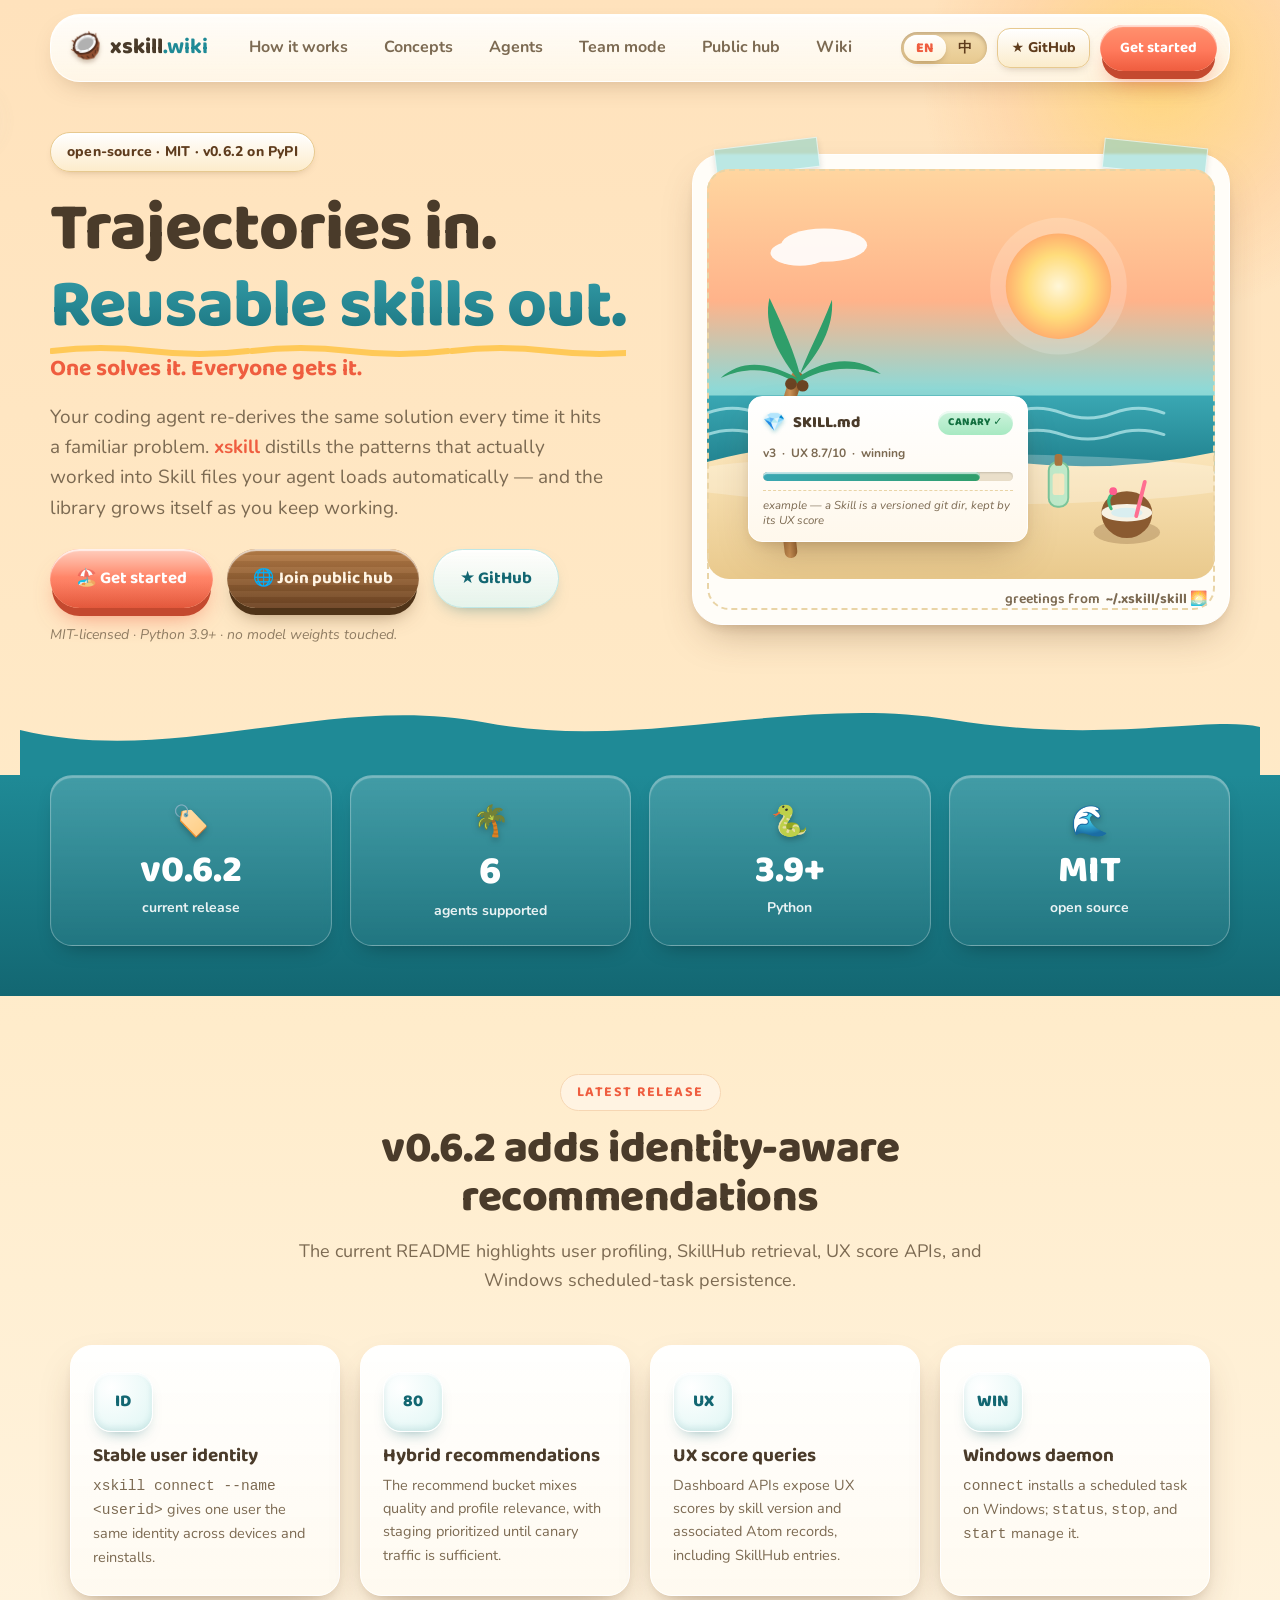
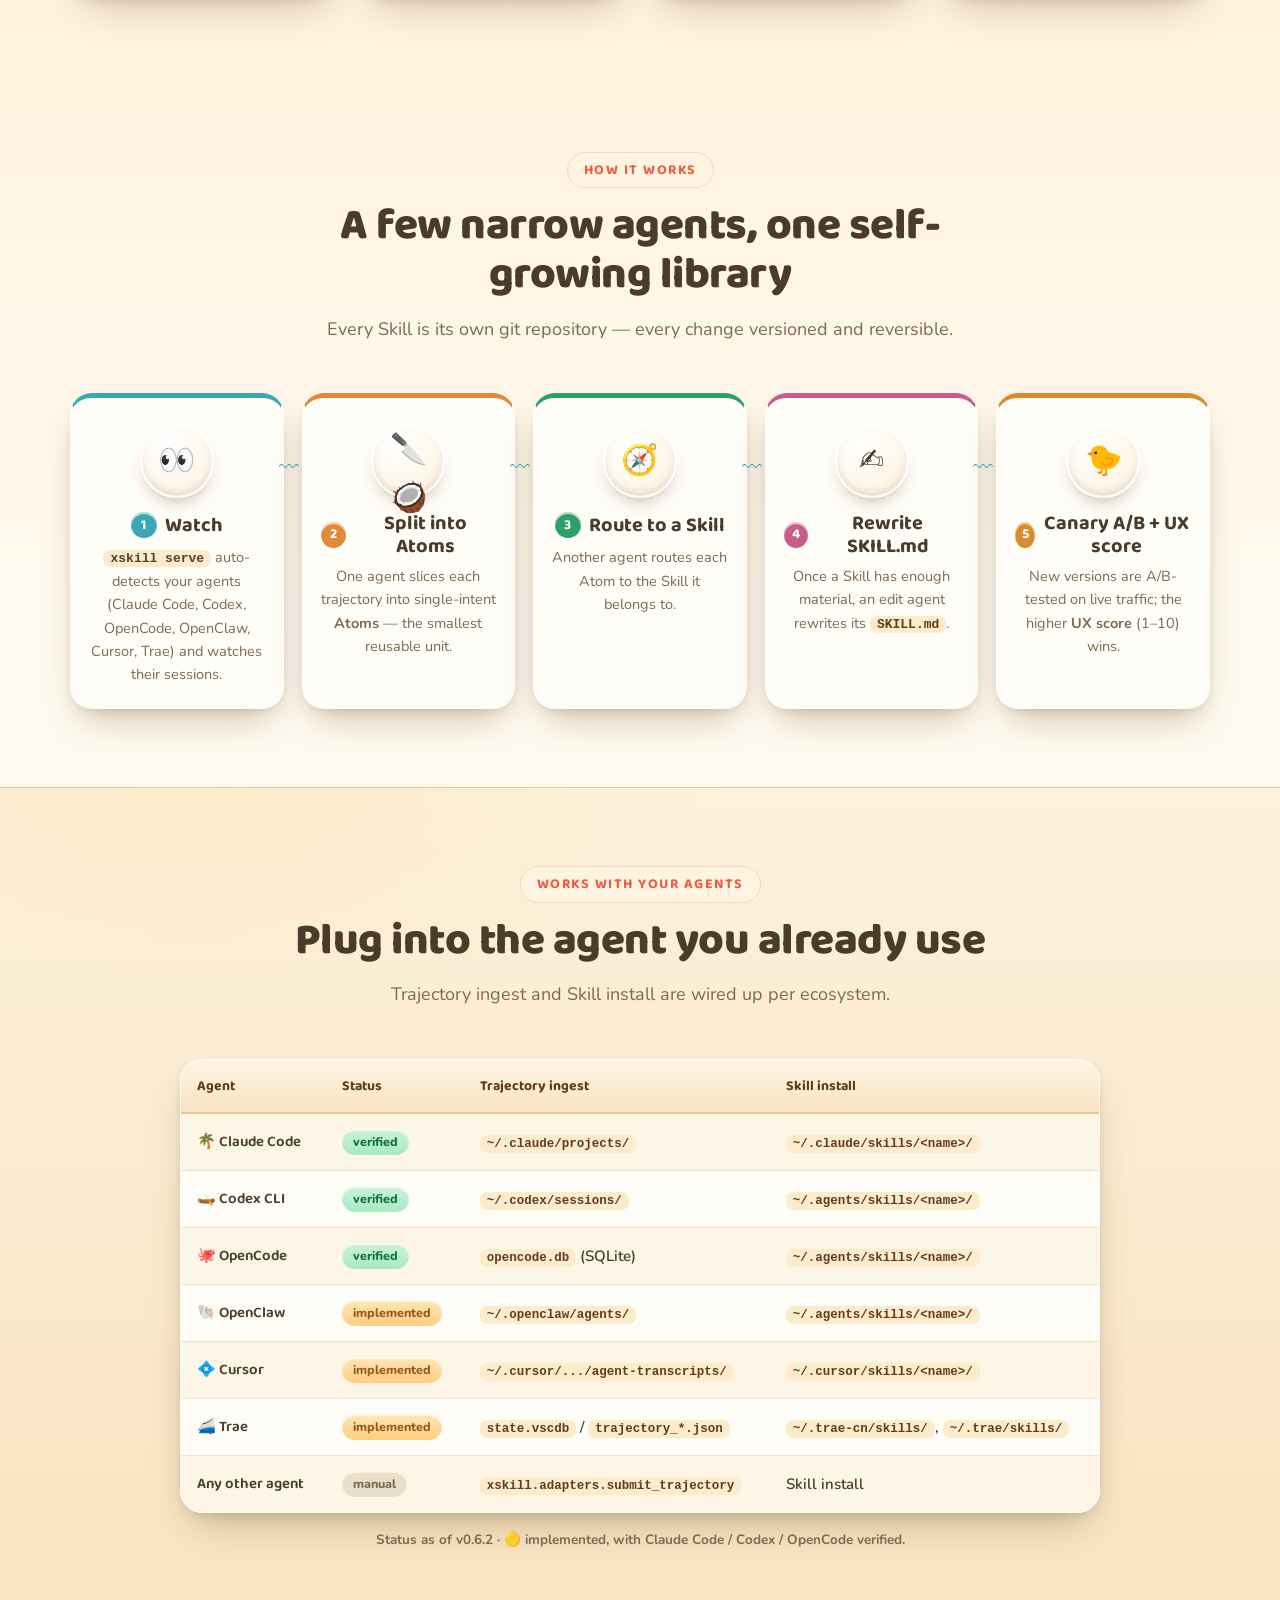
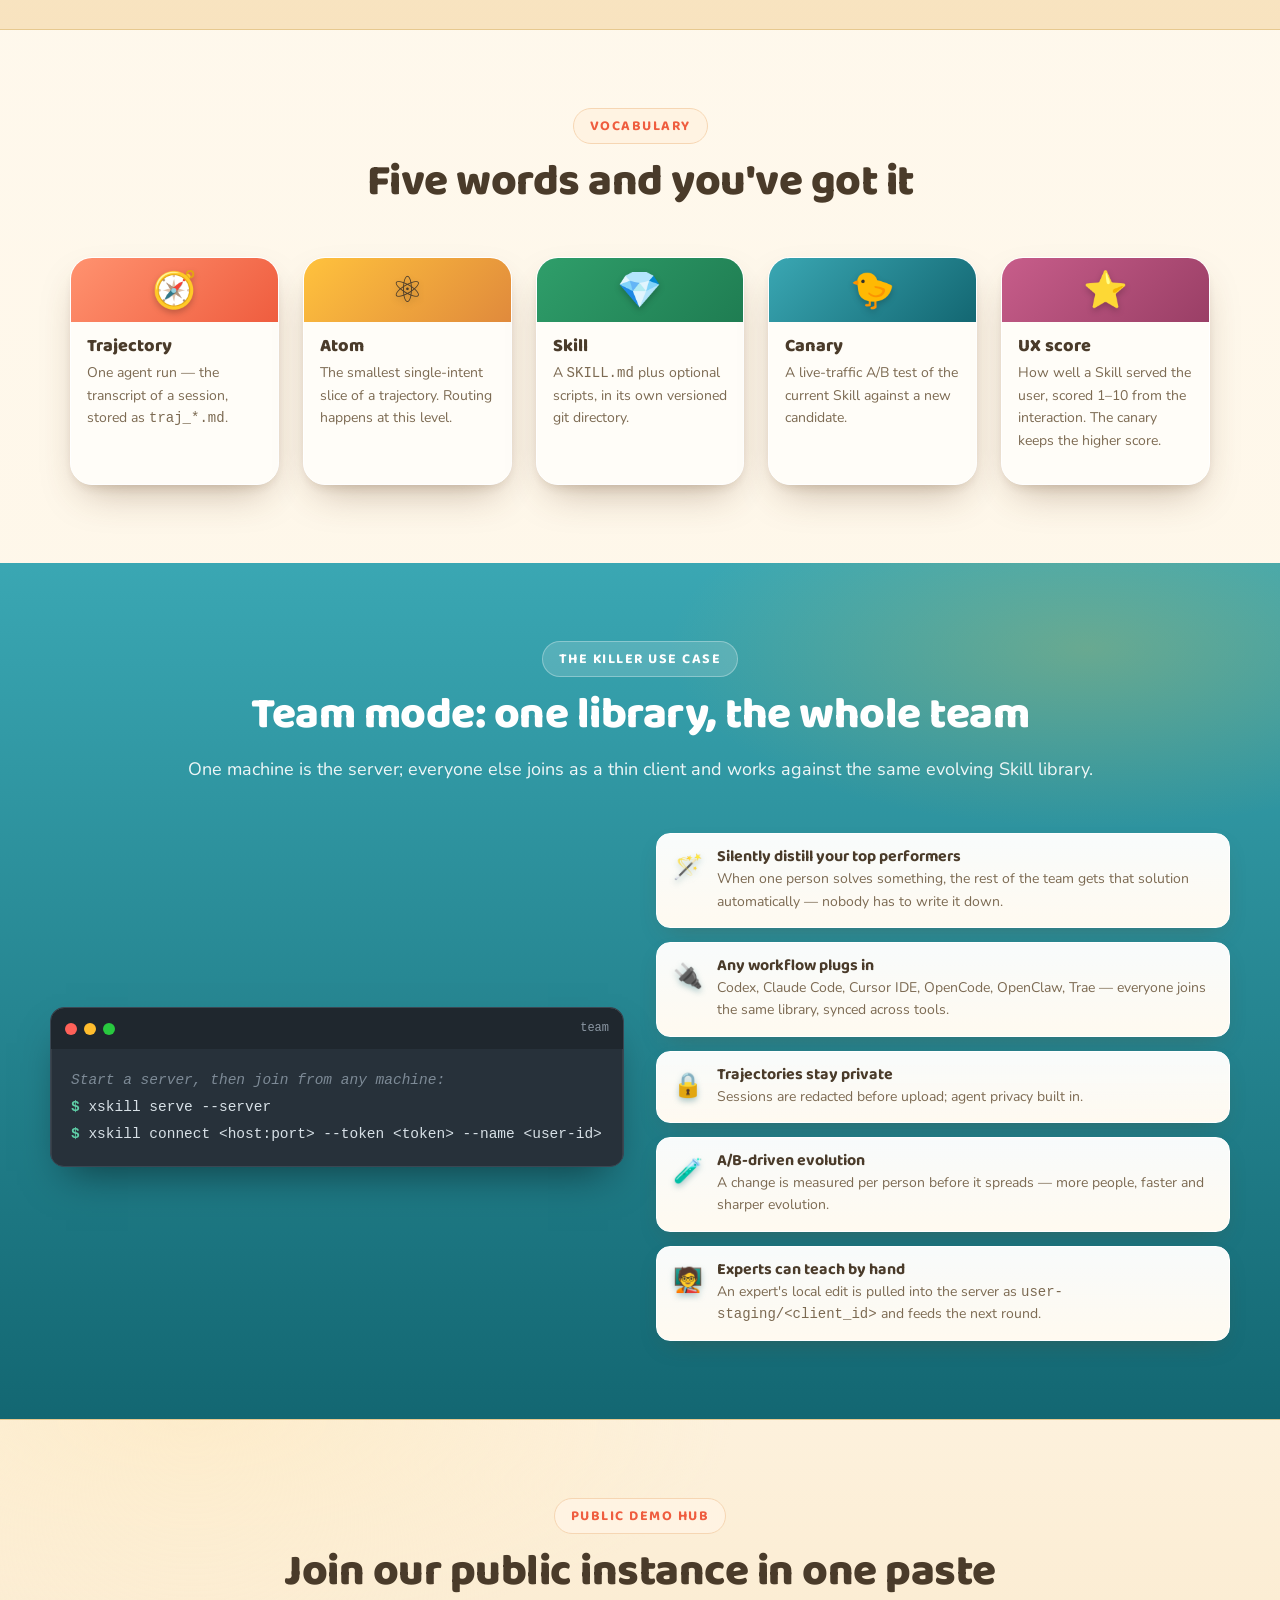
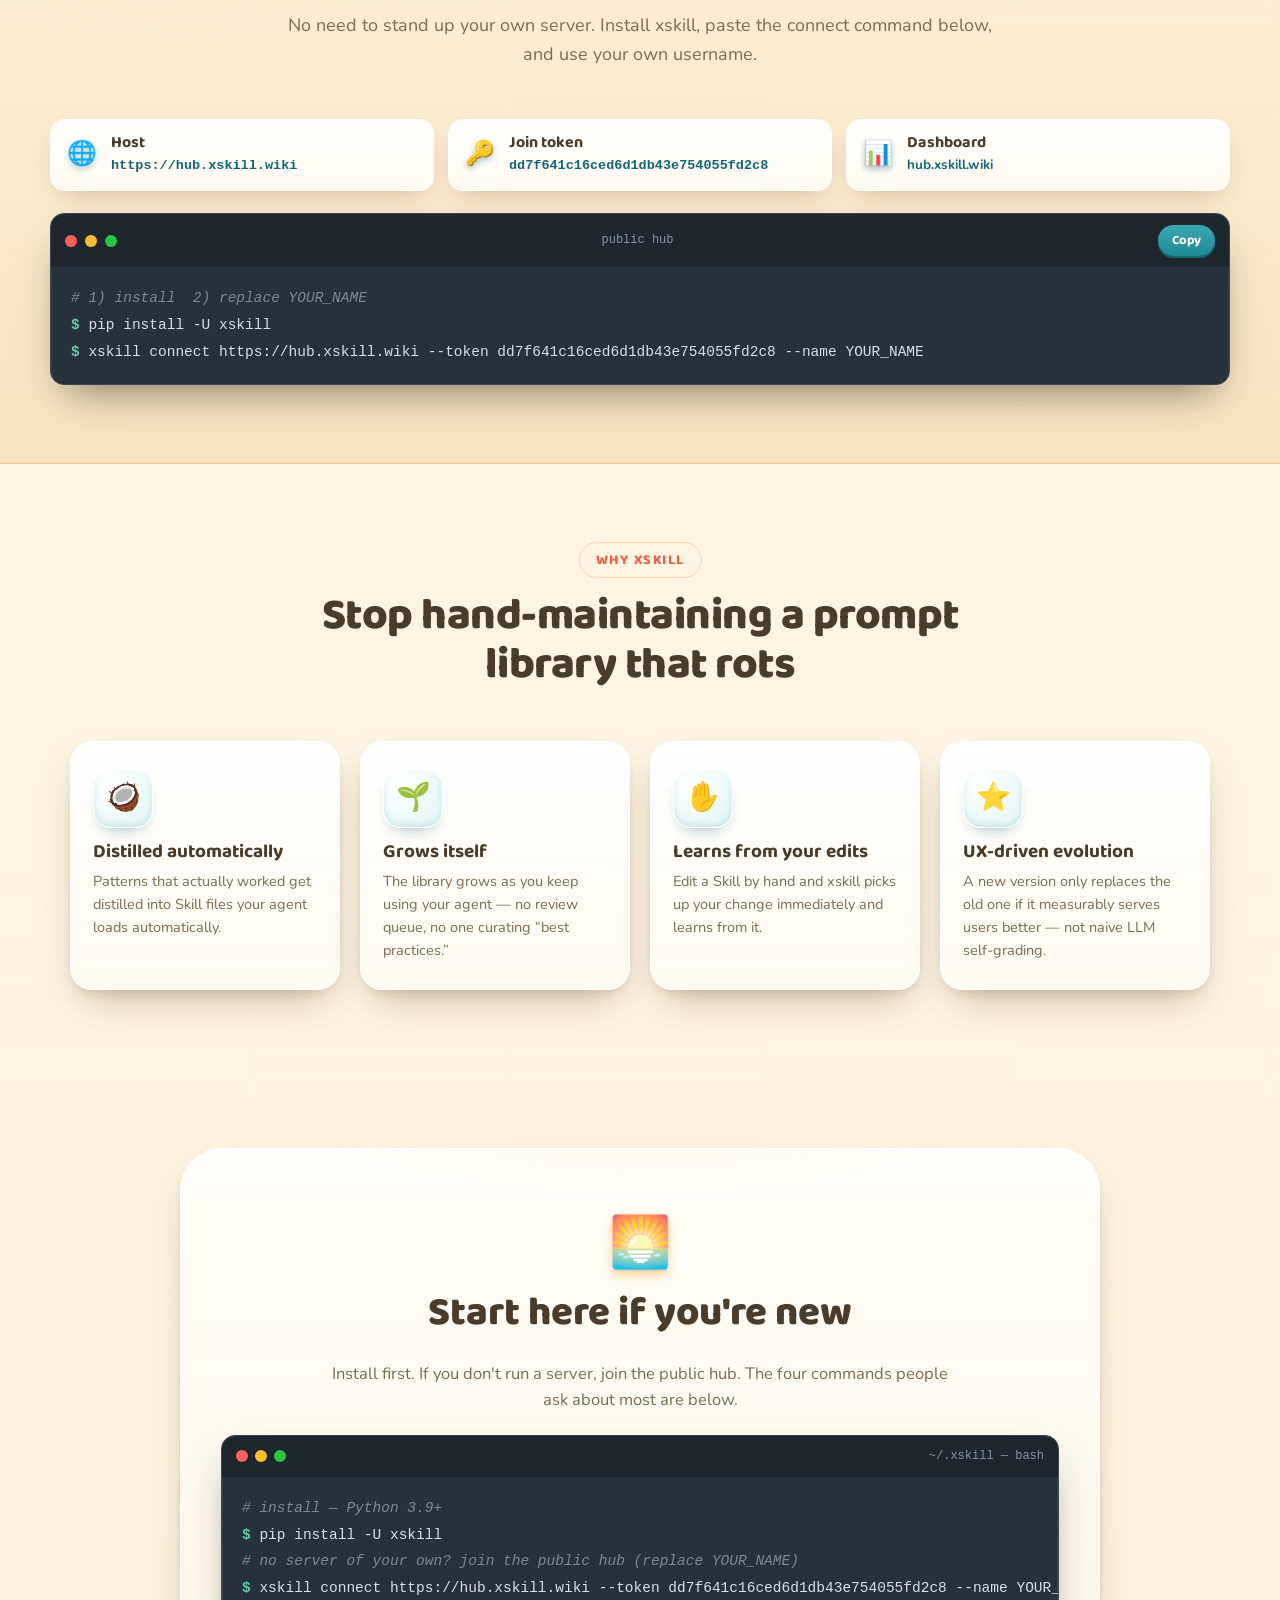
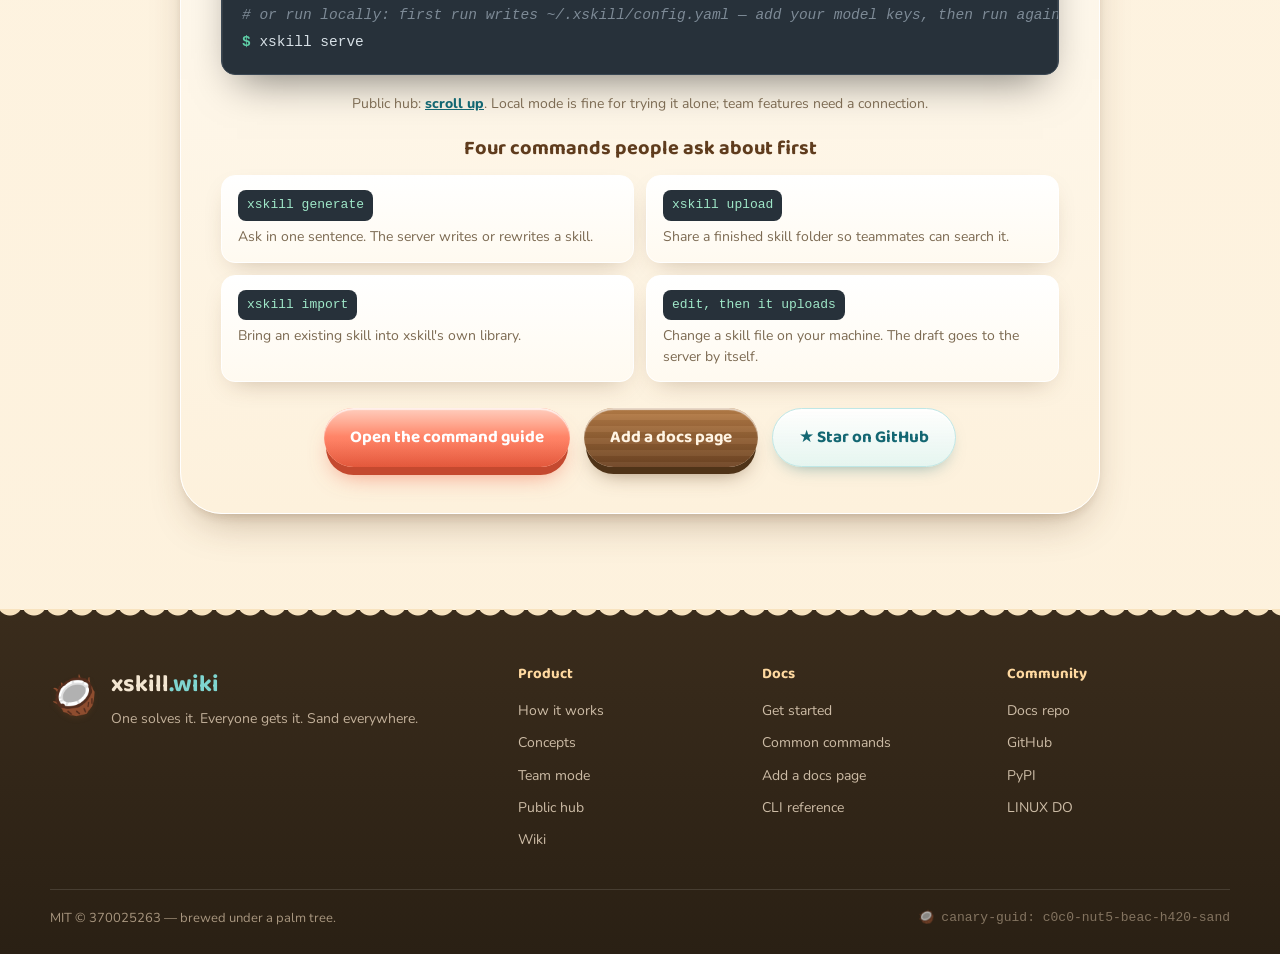
==== commit d95aa5a1: "Add a newcomer start guide and plain-language command docs. Document generate, upload, import, and h" ====
--- a/index.html
+++ b/index.html
@@ -293,22 +293,44 @@
   </div>
 </section>
 
-<!-- ===== CTA ===== -->
+<!-- ===== CTA / newcomer start ===== -->
 <section class="cta" id="start">
   <div class="cta__card">
     <span class="cta__sun">🌅</span>
-    <h2 data-i18n="cta.title">Distill your first Skill in two lines.</h2>
+    <h2 data-i18n="cta.title">Start here if you're new</h2>
+    <p class="cta__lede" data-i18n-html="cta.lede"></p>
     <div class="terminal">
       <div class="terminal__bar"><i></i><i></i><i></i><span>~/.xskill — bash</span></div>
       <pre class="terminal__body"><code><span class="c-com" data-i18n="cta.c1"># install — Python 3.9+</span>
-<span class="c-pmt">$</span> pip install xskill
-<span class="c-com" data-i18n="cta.c2"># writes ~/.xskill/config.yaml, then exits — add your model keys</span>
-<span class="c-pmt">$</span> xskill serve
-<span class="c-com" data-i18n="cta.c3"># run again: auto-detects your agents and starts watching</span>
+<span class="c-pmt">$</span> pip install -U xskill
+<span class="c-com" data-i18n="cta.c2"># no server of your own? join the public hub (replace YOUR_NAME)</span>
+<span class="c-pmt">$</span> xskill connect https://hub.xskill.wiki --token dd7f641c16ced6d1db43e754055fd2c8 --name YOUR_NAME
+<span class="c-com" data-i18n="cta.c3"># or run a local copy: first run writes ~/.xskill/config.yaml</span>
 <span class="c-pmt">$</span> xskill serve</code></pre>
     </div>
+    <p class="cta__hint" data-i18n-html="cta.hint"></p>
+    <h3 class="cta__sub" data-i18n="cta.feat_h">Four commands people ask about first</h3>
+    <div class="start-grid">
+      <a class="start-card" href="wiki.html#generate">
+        <code>xskill generate</code>
+        <span data-i18n="cta.f_gen">Ask in one sentence; the server writes or rewrites a skill.</span>
+      </a>
+      <a class="start-card" href="wiki.html#upload">
+        <code>xskill upload</code>
+        <span data-i18n="cta.f_up">Share a finished skill folder so teammates can search it.</span>
+      </a>
+      <a class="start-card" href="wiki.html#import">
+        <code>xskill import</code>
+        <span data-i18n="cta.f_im">Bring an existing skill into xskill's own library.</span>
+      </a>
+      <a class="start-card" href="wiki.html#rewrite">
+        <code data-i18n="cta.f_rw_t">edit, then it uploads</code>
+        <span data-i18n="cta.f_rw">Change a skill file on your machine; the draft goes to the server by itself.</span>
+      </a>
+    </div>
     <div class="cta__btns">
-      <a class="btn btn--primary" href="wiki.html#quickstart"><span class="btn__shine"></span><span data-i18n="cta.read">Read the quickstart</span></a>
+      <a class="btn btn--primary" href="wiki.html#features"><span class="btn__shine"></span><span data-i18n="cta.read">Read the command guide</span></a>
+      <a class="btn btn--wood" href="wiki.html#contribute" data-i18n="cta.contrib">Add a docs page</a>
       <a class="btn btn--glass" href="https://github.com/SkillNerds/xskill" target="_blank" rel="noopener" data-i18n="cta.star">★ Star on GitHub</a>
     </div>
   </div>
@@ -328,8 +350,8 @@
     </div>
     <nav class="footer__cols">
       <div><h4 data-i18n="foot.product">Product</h4><a href="#pipeline" data-i18n="nav.howitworks">How it works</a><a href="#concepts" data-i18n="nav.concepts">Concepts</a><a href="#team" data-i18n="nav.team">Team mode</a><a href="#public-hub" data-i18n="nav.hub">Public hub</a><a href="wiki.html" data-i18n="nav.wiki">Wiki</a></div>
-      <div><h4 data-i18n="foot.docs">Docs</h4><a href="wiki.html#quickstart" data-i18n="w.nav_quickstart">Quickstart</a><a href="wiki.html#cli" data-i18n="w.nav_cli">CLI reference</a><a href="wiki.html#config" data-i18n="w.nav_config">Configuration</a><a href="wiki.html#roadmap" data-i18n="w.nav_roadmap">Roadmap</a></div>
-      <div><h4 data-i18n="foot.community">Community</h4><a href="https://github.com/SkillNerds/xskill" target="_blank" rel="noopener">GitHub</a><a href="https://pypi.org/project/xskill/" target="_blank" rel="noopener">PyPI</a><a href="https://github.com/SkillNerds/xskill/releases/tag/v0.6.2" target="_blank" rel="noopener">Releases</a><a href="https://github.com/SkillNerds/xskill/blob/main/LICENSE" target="_blank" rel="noopener" data-i18n="w.nav_license">License</a></div>
+      <div><h4 data-i18n="foot.docs">Docs</h4><a href="#start" data-i18n="nav.getstarted">Get started</a><a href="wiki.html#features" data-i18n="w.nav_features">Common commands</a><a href="wiki.html#contribute" data-i18n="w.nav_contribute">Add a docs page</a><a href="wiki.html#cli" data-i18n="w.nav_cli">CLI reference</a></div>
+      <div><h4 data-i18n="foot.community">Community</h4><a href="https://github.com/SkillNerds/xskill-wiki" target="_blank" rel="noopener">Docs repo</a><a href="https://github.com/SkillNerds/xskill" target="_blank" rel="noopener">GitHub</a><a href="https://pypi.org/project/xskill/" target="_blank" rel="noopener">PyPI</a><a href="https://linux.do" target="_blank" rel="noopener">LINUX DO</a></div>
     </nav>
   </div>
   <div class="footer__bar">
--- a/styles.css
+++ b/styles.css
@@ -395,13 +395,28 @@
 /* ============ CTA ============ */
 .cta{padding:80px 20px 96px;display:flex;justify-content:center;position:relative;z-index:1}
 .cta__card{
-  width:100%;max-width:760px;text-align:center;position:relative;
+  width:100%;max-width:920px;text-align:center;position:relative;
   background:
     radial-gradient(600px 200px at 50% -10%, #fff3da, transparent 70%),
     linear-gradient(180deg,var(--paper),var(--sand-100));
   border:1px solid #fff;border-radius:var(--radius-xl);padding:54px 40px 46px;
   box-shadow:var(--shadow-card);
 }
+.cta__lede{color:var(--ink-soft);font-size:16.5px;max-width:640px;margin:0 auto 22px;line-height:1.55}
+.cta__hint{color:var(--ink-soft);font-size:14px;margin:-8px 0 22px}
+.cta__hint a{color:var(--sea-deep);font-weight:800;text-decoration:underline}
+.cta__sub{font-size:20px;margin:8px 0 16px;color:var(--coco-deep)}
+.start-grid{display:grid;grid-template-columns:repeat(2,1fr);gap:12px;text-align:left;margin:0 0 26px}
+.start-card{
+  display:flex;flex-direction:column;gap:6px;
+  background:linear-gradient(180deg,#fff,#fffaf0);
+  border:1px solid #fff;border-radius:var(--radius-sm);
+  padding:14px 16px;box-shadow:var(--shadow-soft);
+  transition:transform .16s ease, box-shadow .16s ease;
+}
+.start-card:hover{transform:translateY(-3px);box-shadow:0 16px 28px -14px rgba(95,60,29,.4)}
+.start-card code{background:#27313a;color:#9fe7c8;padding:5px 9px;border-radius:8px;font-size:13px;width:fit-content}
+.start-card span{font-size:14px;color:var(--ink-soft);line-height:1.45}
 .cta__sun{font-size:50px;display:block;margin-bottom:8px;filter:drop-shadow(0 5px 5px rgba(255,160,60,.5));animation:bob 4s ease-in-out infinite}
 .cta__card h2{font-size:clamp(28px,4vw,40px);font-weight:800;margin-bottom:26px}
 .terminal{
@@ -470,6 +485,7 @@
   .stats__grid,.pipe,.features,.cards,.footer__cols{grid-template-columns:1fr}
   .board__table th:nth-child(4),.board__table td:nth-child(4){display:none} /* hide Bare on phones */
   .section{padding:54px 16px}
+  .start-grid{grid-template-columns:1fr}
   .cta__card{padding:38px 22px}
   .float-card{position:relative;left:auto;bottom:auto;max-width:none;width:auto;margin:-30px 12px 0;animation:none}
 }
@@ -578,6 +594,11 @@
 .doc-list li::before{content:"🥥";position:absolute;left:0;top:1px;font-size:14px}
 .doc-list--news li::before{content:"🌊"}
 .doc-list b{color:var(--coral-deep)}
+.doc-ol{margin:6px 0 16px;padding-left:22px;display:flex;flex-direction:column;gap:10px}
+.doc-ol li{color:var(--ink);font-size:15.5px;line-height:1.55}
+.doc-ol a{color:var(--sea-deep);font-weight:800;text-decoration:underline}
+.doc-sec a{color:var(--sea-deep);font-weight:700}
+.doc-sec a:hover{color:var(--coral-deep)}
 
 .doc-table{width:100%;border-collapse:separate;border-spacing:0;margin:6px 0 4px;border-radius:var(--radius-sm);overflow:hidden;box-shadow:0 6px 16px -10px rgba(95,60,29,.4);border:1px solid #f0d9ad}
 .doc-table th{background:linear-gradient(180deg,#fff6e6,#f8e3bf);font-family:var(--font-display);font-weight:700;font-size:14px;color:var(--coco-deep);text-align:left;padding:12px 14px;border-bottom:2px solid var(--sand-line)}
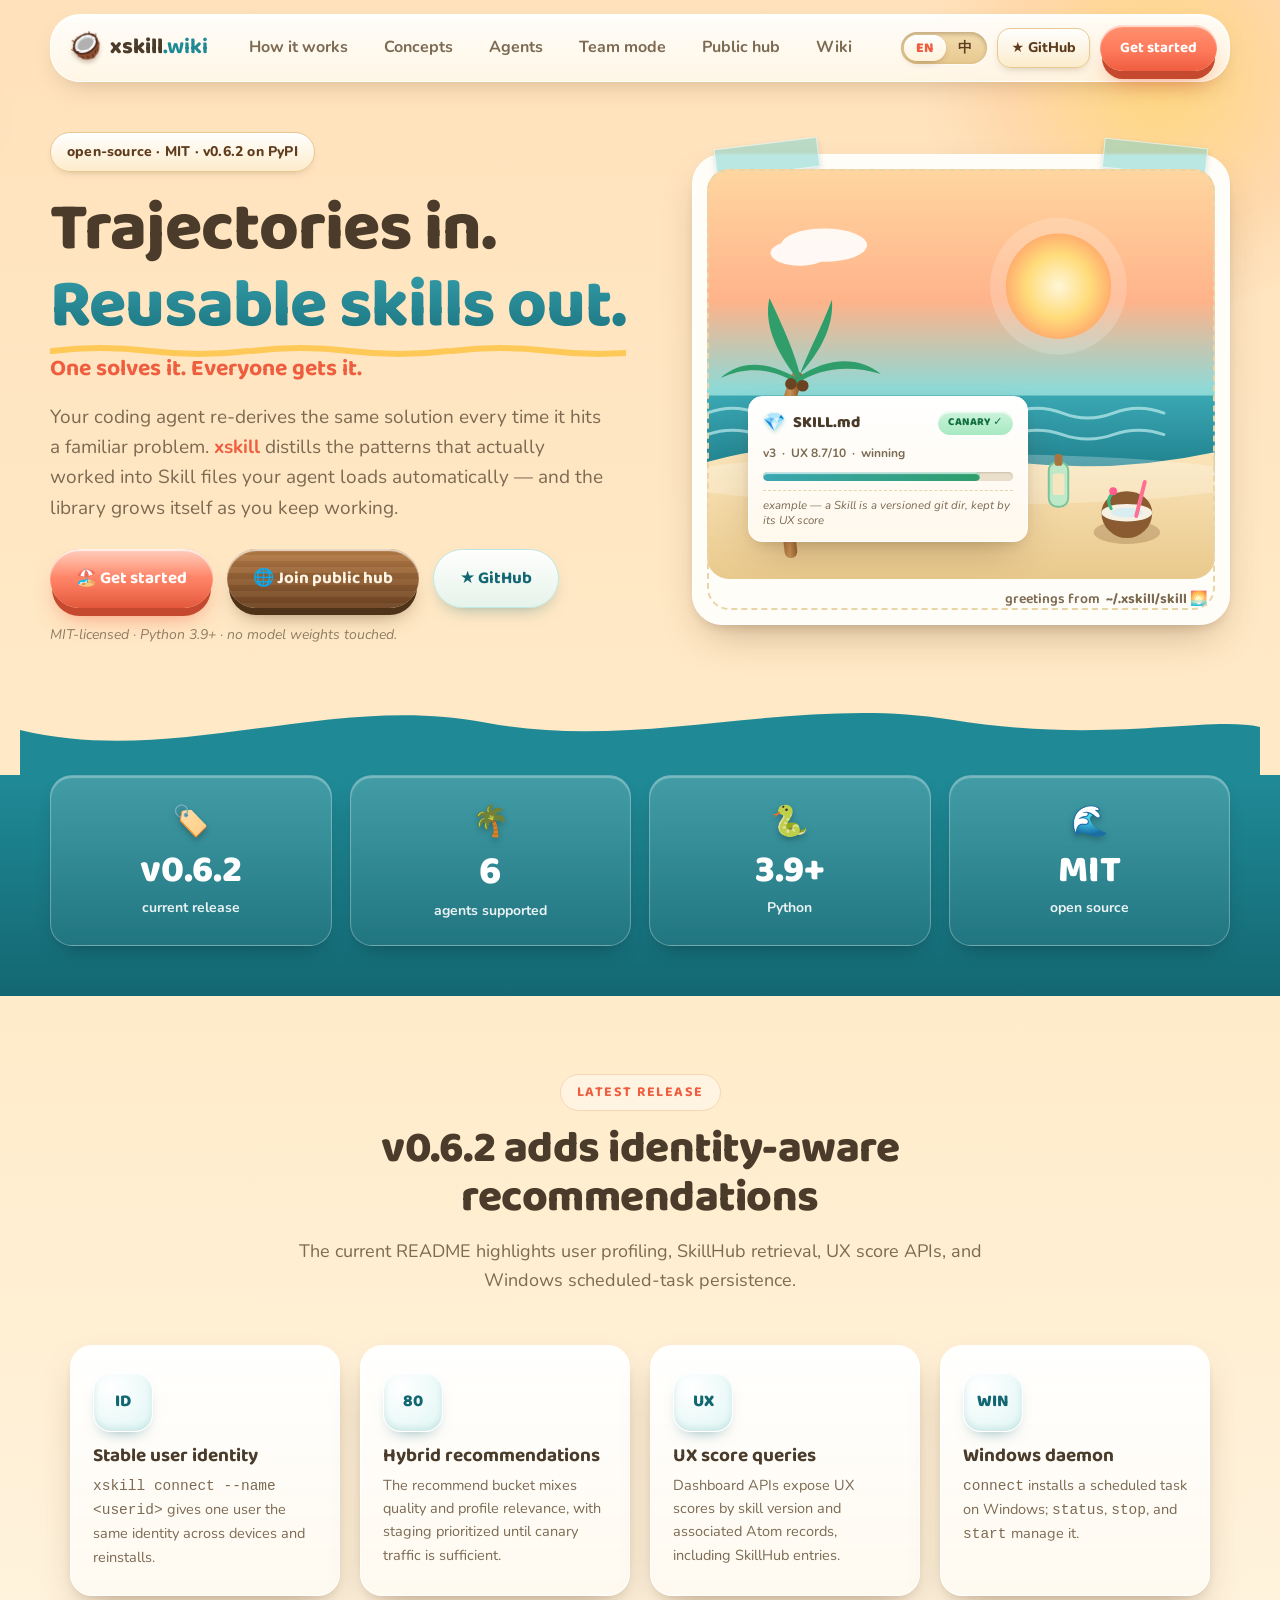
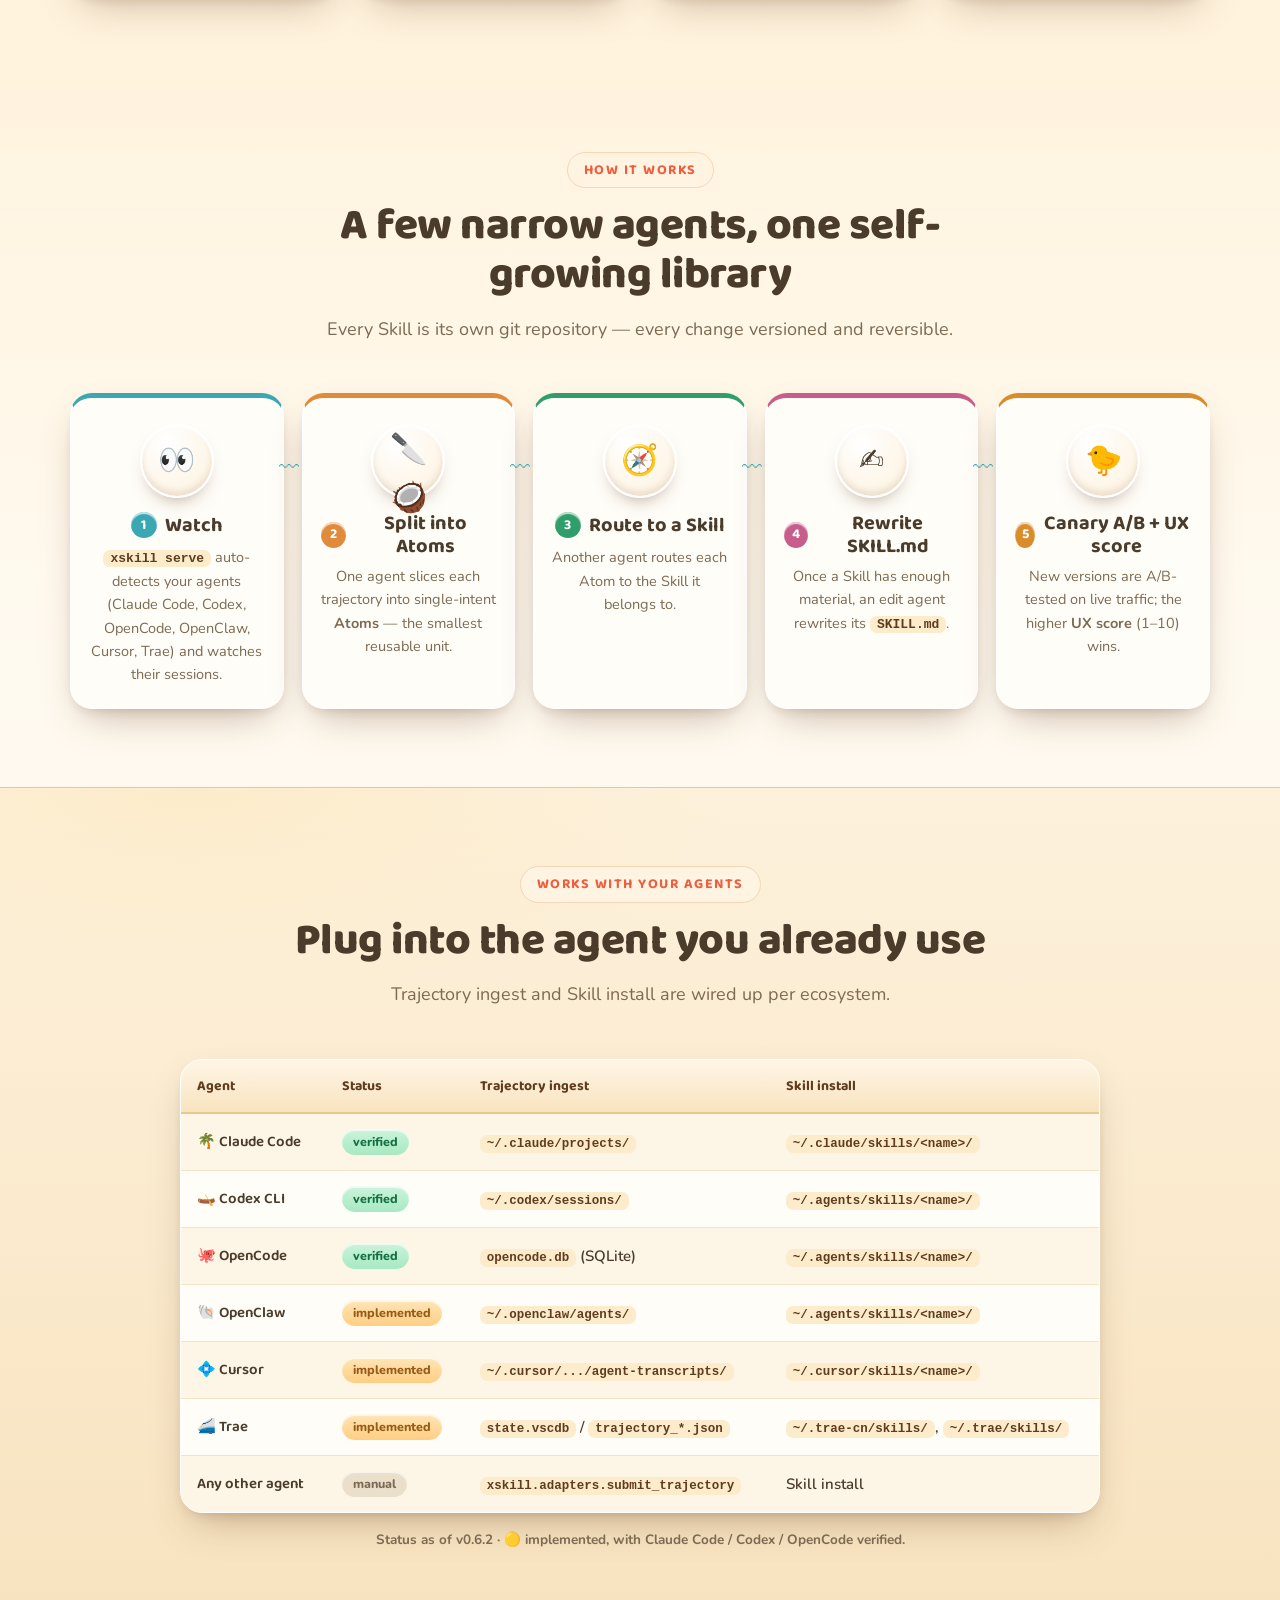
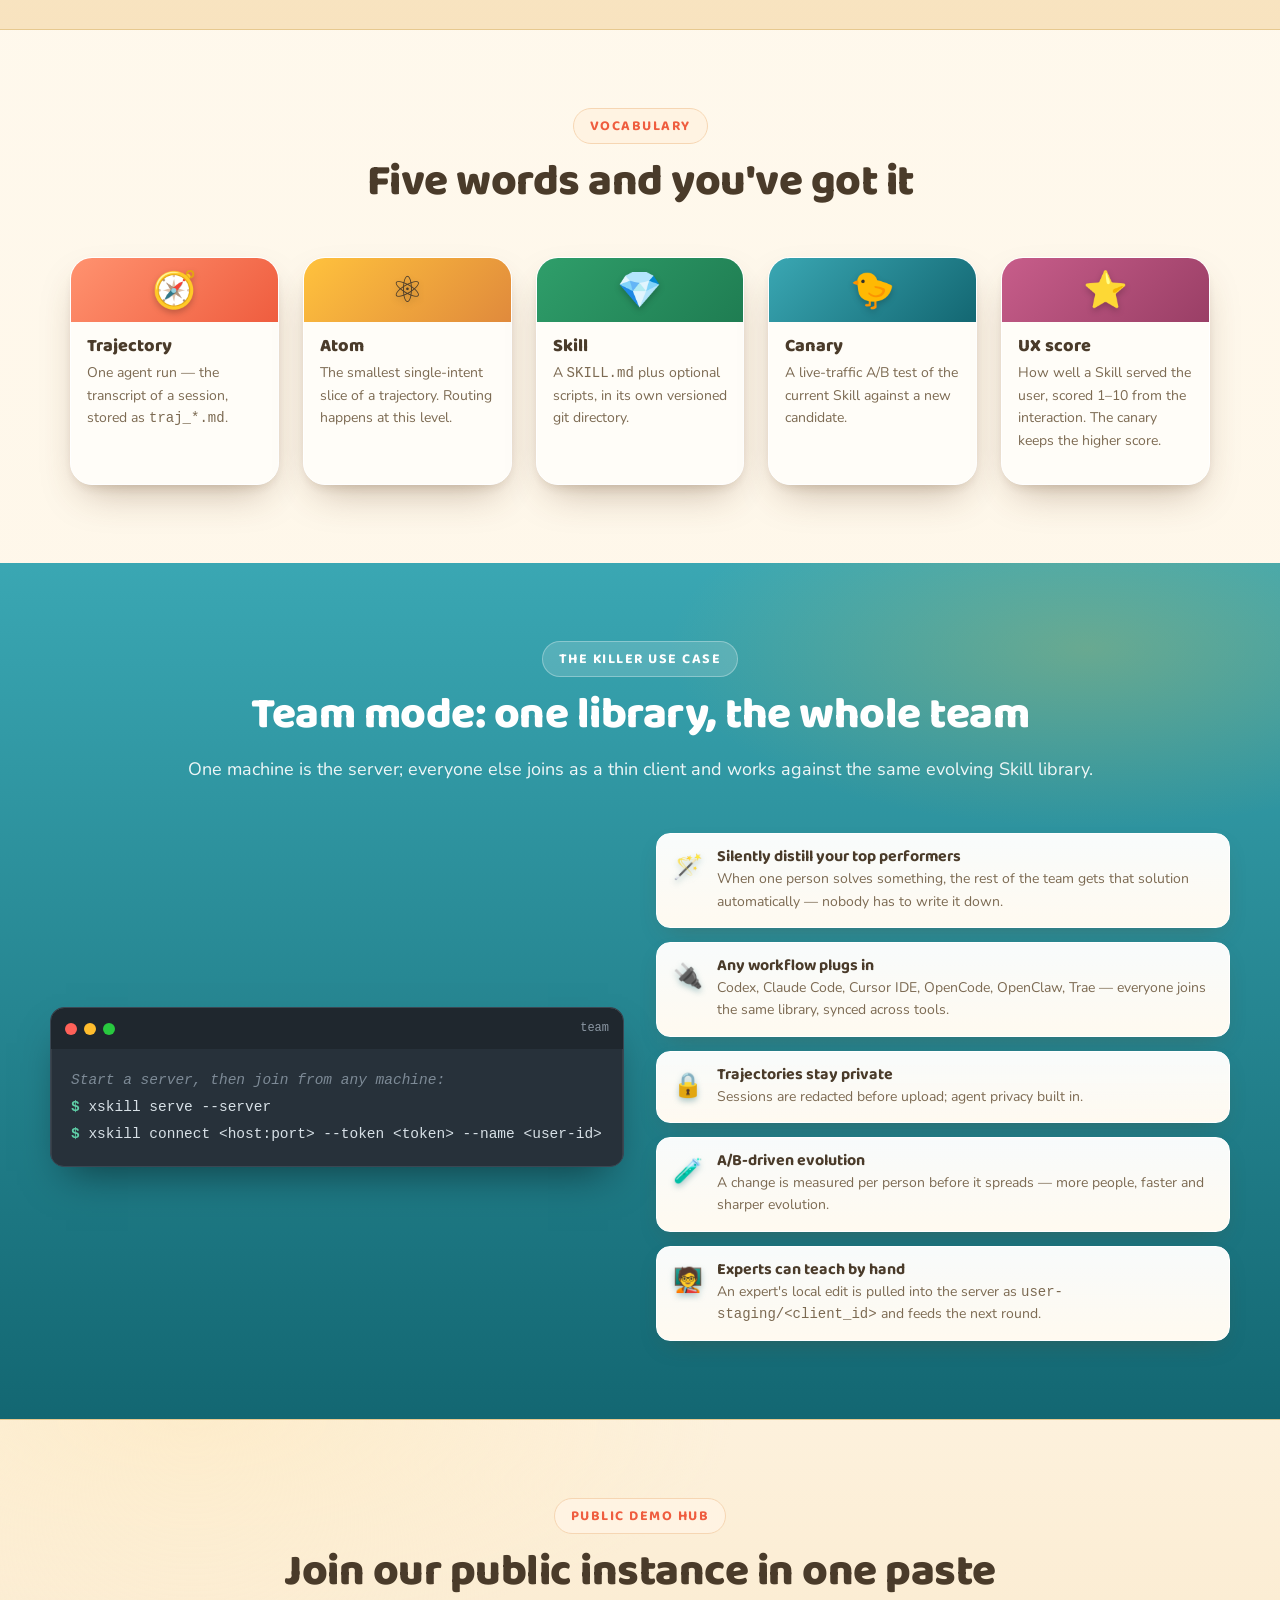
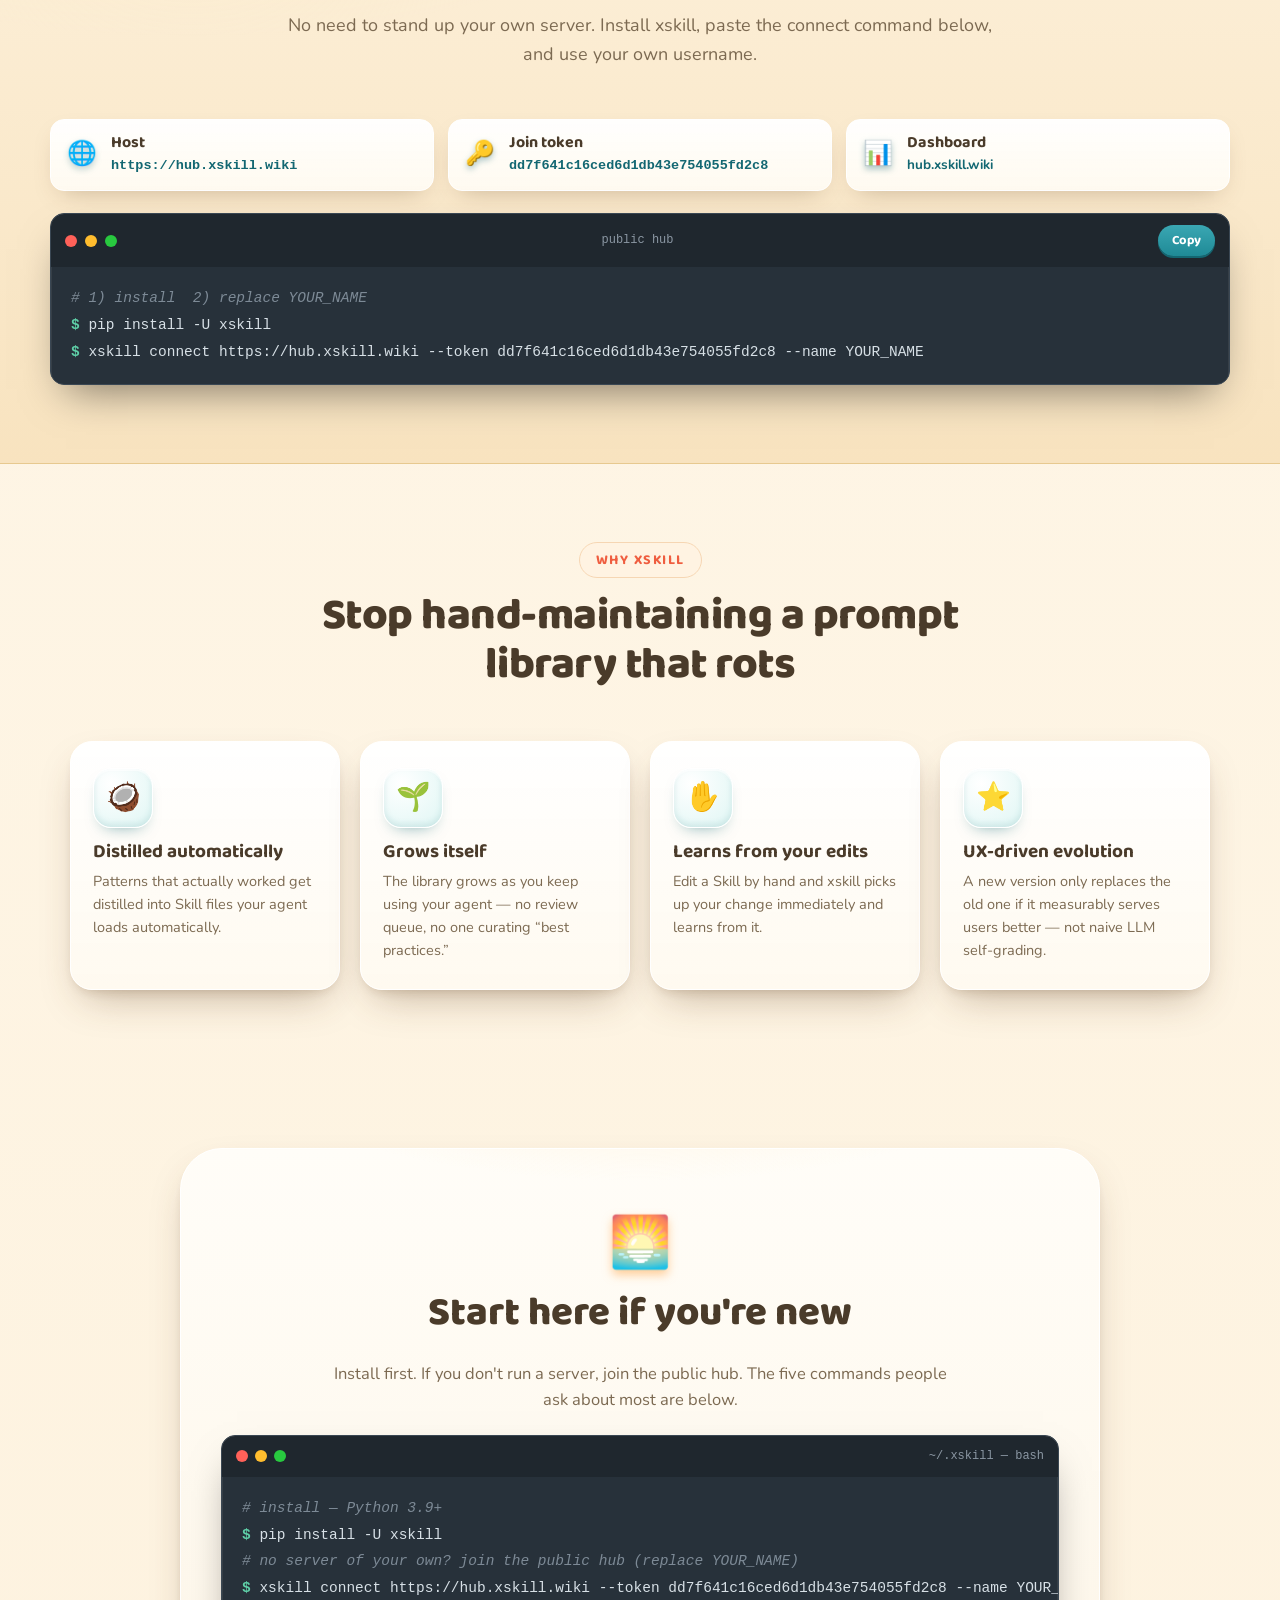
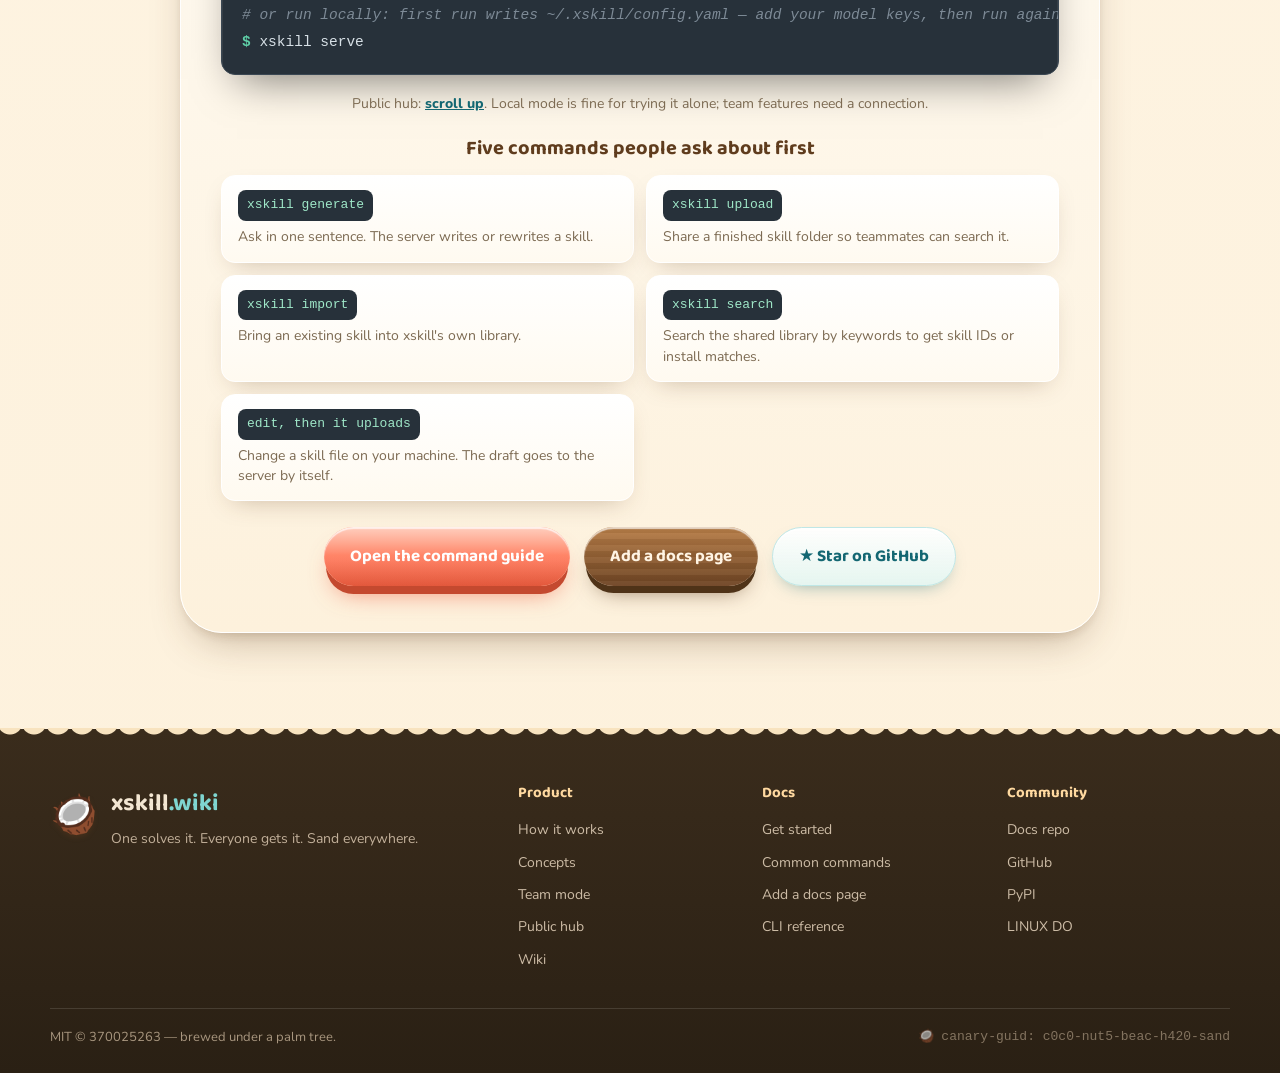
==== commit a316f0d2: "docs(features): 补充 xskill search 详细说明并在各处扩展为五大常用命令 - 新增 docs/features/search.md，包含命令签名、参数解释、4 类场景示例与" ====
--- a/index.html
+++ b/index.html
@@ -35,7 +35,7 @@
       <li><a href="#agents" data-i18n="nav.agents">Agents</a></li>
       <li><a href="#team" data-i18n="nav.team">Team mode</a></li>
       <li><a href="#public-hub" data-i18n="nav.hub">Public hub</a></li>
-      <li><a href="wiki.html" data-i18n="nav.wiki">Wiki</a></li>
+      <li><a href="wiki.html" data-i18n="nav.wiki">xskill 文档</a></li>
     </ul>
     <div class="nav__actions">
       <div class="lang" role="group" aria-label="language">
@@ -309,7 +309,7 @@
 <span class="c-pmt">$</span> xskill serve</code></pre>
     </div>
     <p class="cta__hint" data-i18n-html="cta.hint"></p>
-    <h3 class="cta__sub" data-i18n="cta.feat_h">Four commands people ask about first</h3>
+    <h3 class="cta__sub" data-i18n="cta.feat_h">Five commands people ask about first</h3>
     <div class="start-grid">
       <a class="start-card" href="wiki.html#generate">
         <code>xskill generate</code>
@@ -322,6 +322,10 @@
       <a class="start-card" href="wiki.html#import">
         <code>xskill import</code>
         <span data-i18n="cta.f_im">Bring an existing skill into xskill's own library.</span>
+      </a>
+      <a class="start-card" href="wiki.html#search">
+        <code>xskill search</code>
+        <span data-i18n="cta.f_srch">Search the shared library by keywords to get skill IDs or install matches.</span>
       </a>
       <a class="start-card" href="wiki.html#rewrite">
         <code data-i18n="cta.f_rw_t">edit, then it uploads</code>
@@ -349,7 +353,7 @@
       </div>
     </div>
     <nav class="footer__cols">
-      <div><h4 data-i18n="foot.product">Product</h4><a href="#pipeline" data-i18n="nav.howitworks">How it works</a><a href="#concepts" data-i18n="nav.concepts">Concepts</a><a href="#team" data-i18n="nav.team">Team mode</a><a href="#public-hub" data-i18n="nav.hub">Public hub</a><a href="wiki.html" data-i18n="nav.wiki">Wiki</a></div>
+      <div><h4 data-i18n="foot.product">Product</h4><a href="#pipeline" data-i18n="nav.howitworks">How it works</a><a href="#concepts" data-i18n="nav.concepts">Concepts</a><a href="#team" data-i18n="nav.team">Team mode</a><a href="#public-hub" data-i18n="nav.hub">Public hub</a><a href="wiki.html" data-i18n="nav.wiki">xskill 文档</a></div>
       <div><h4 data-i18n="foot.docs">Docs</h4><a href="#start" data-i18n="nav.getstarted">Get started</a><a href="wiki.html#features" data-i18n="w.nav_features">Common commands</a><a href="wiki.html#contribute" data-i18n="w.nav_contribute">Add a docs page</a><a href="wiki.html#cli" data-i18n="w.nav_cli">CLI reference</a></div>
       <div><h4 data-i18n="foot.community">Community</h4><a href="https://github.com/SkillNerds/xskill-wiki" target="_blank" rel="noopener">Docs repo</a><a href="https://github.com/SkillNerds/xskill" target="_blank" rel="noopener">GitHub</a><a href="https://pypi.org/project/xskill/" target="_blank" rel="noopener">PyPI</a><a href="https://linux.do" target="_blank" rel="noopener">LINUX DO</a></div>
     </nav>
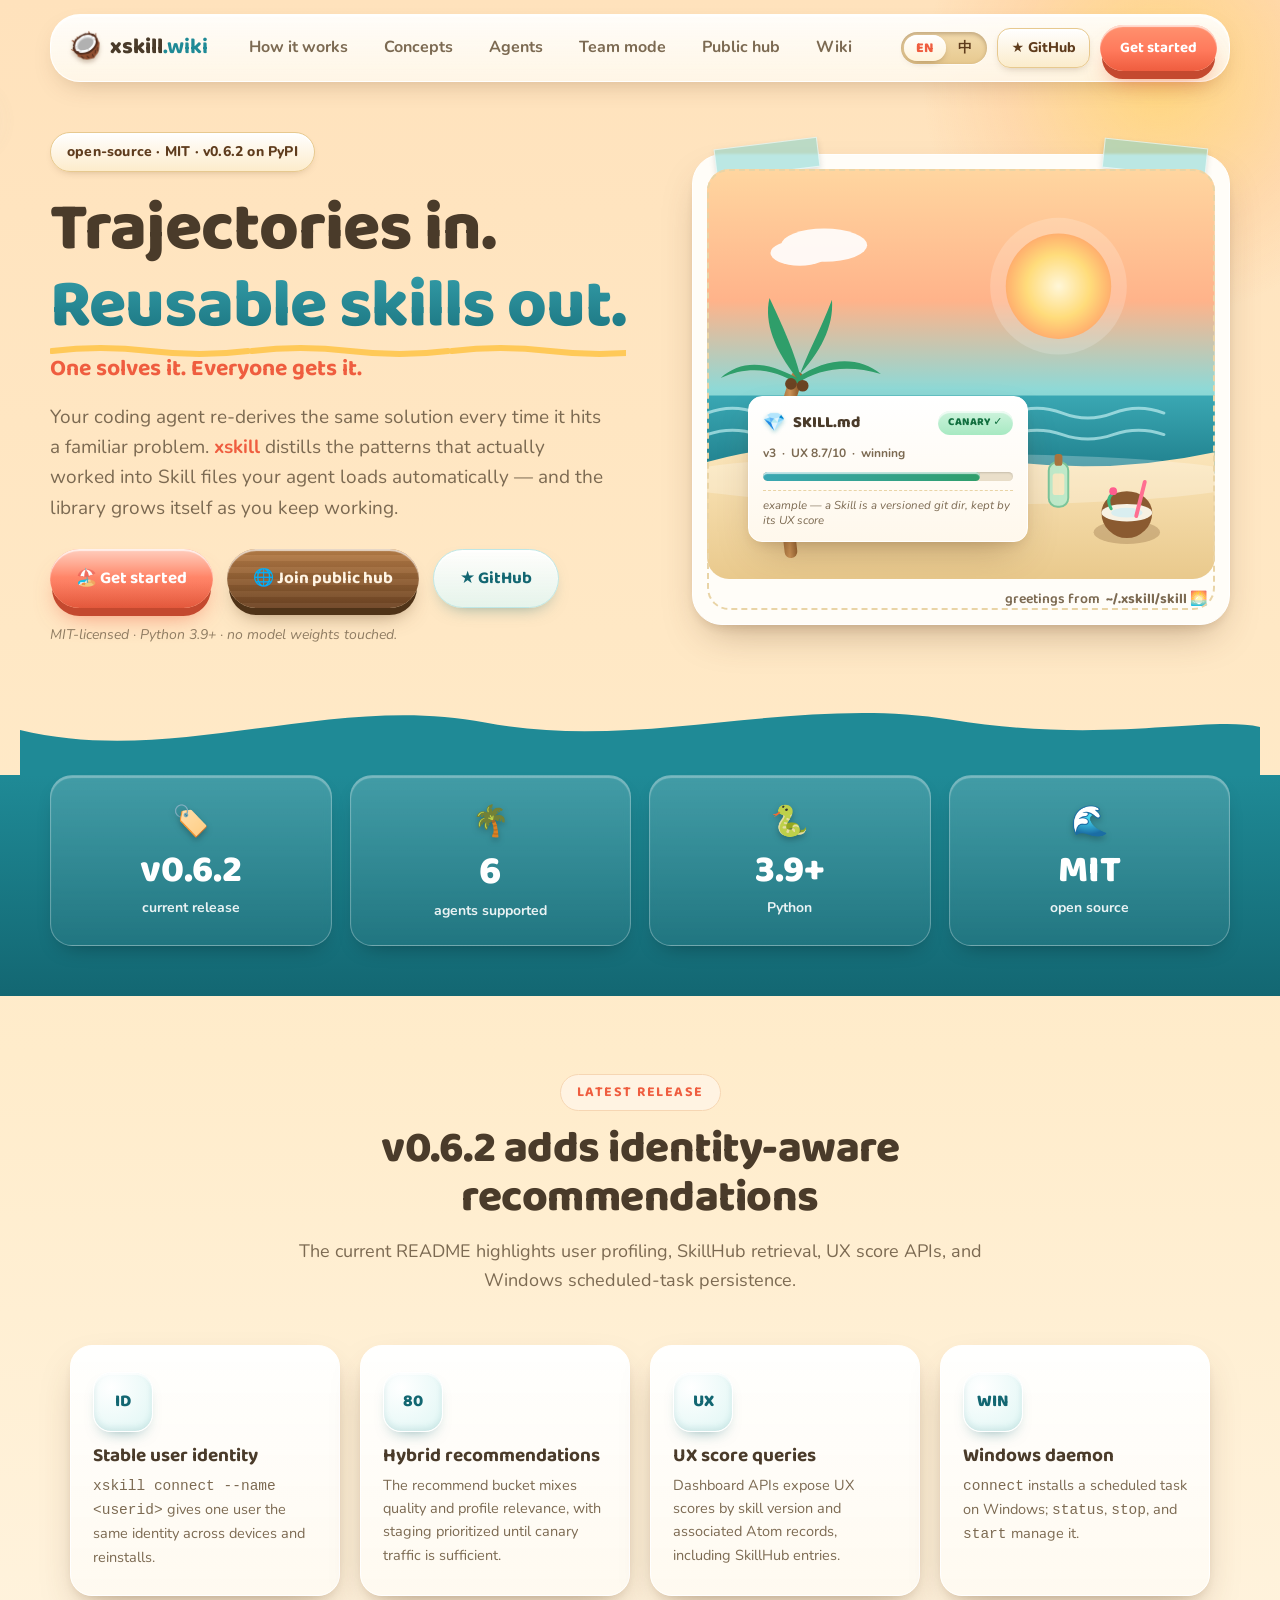
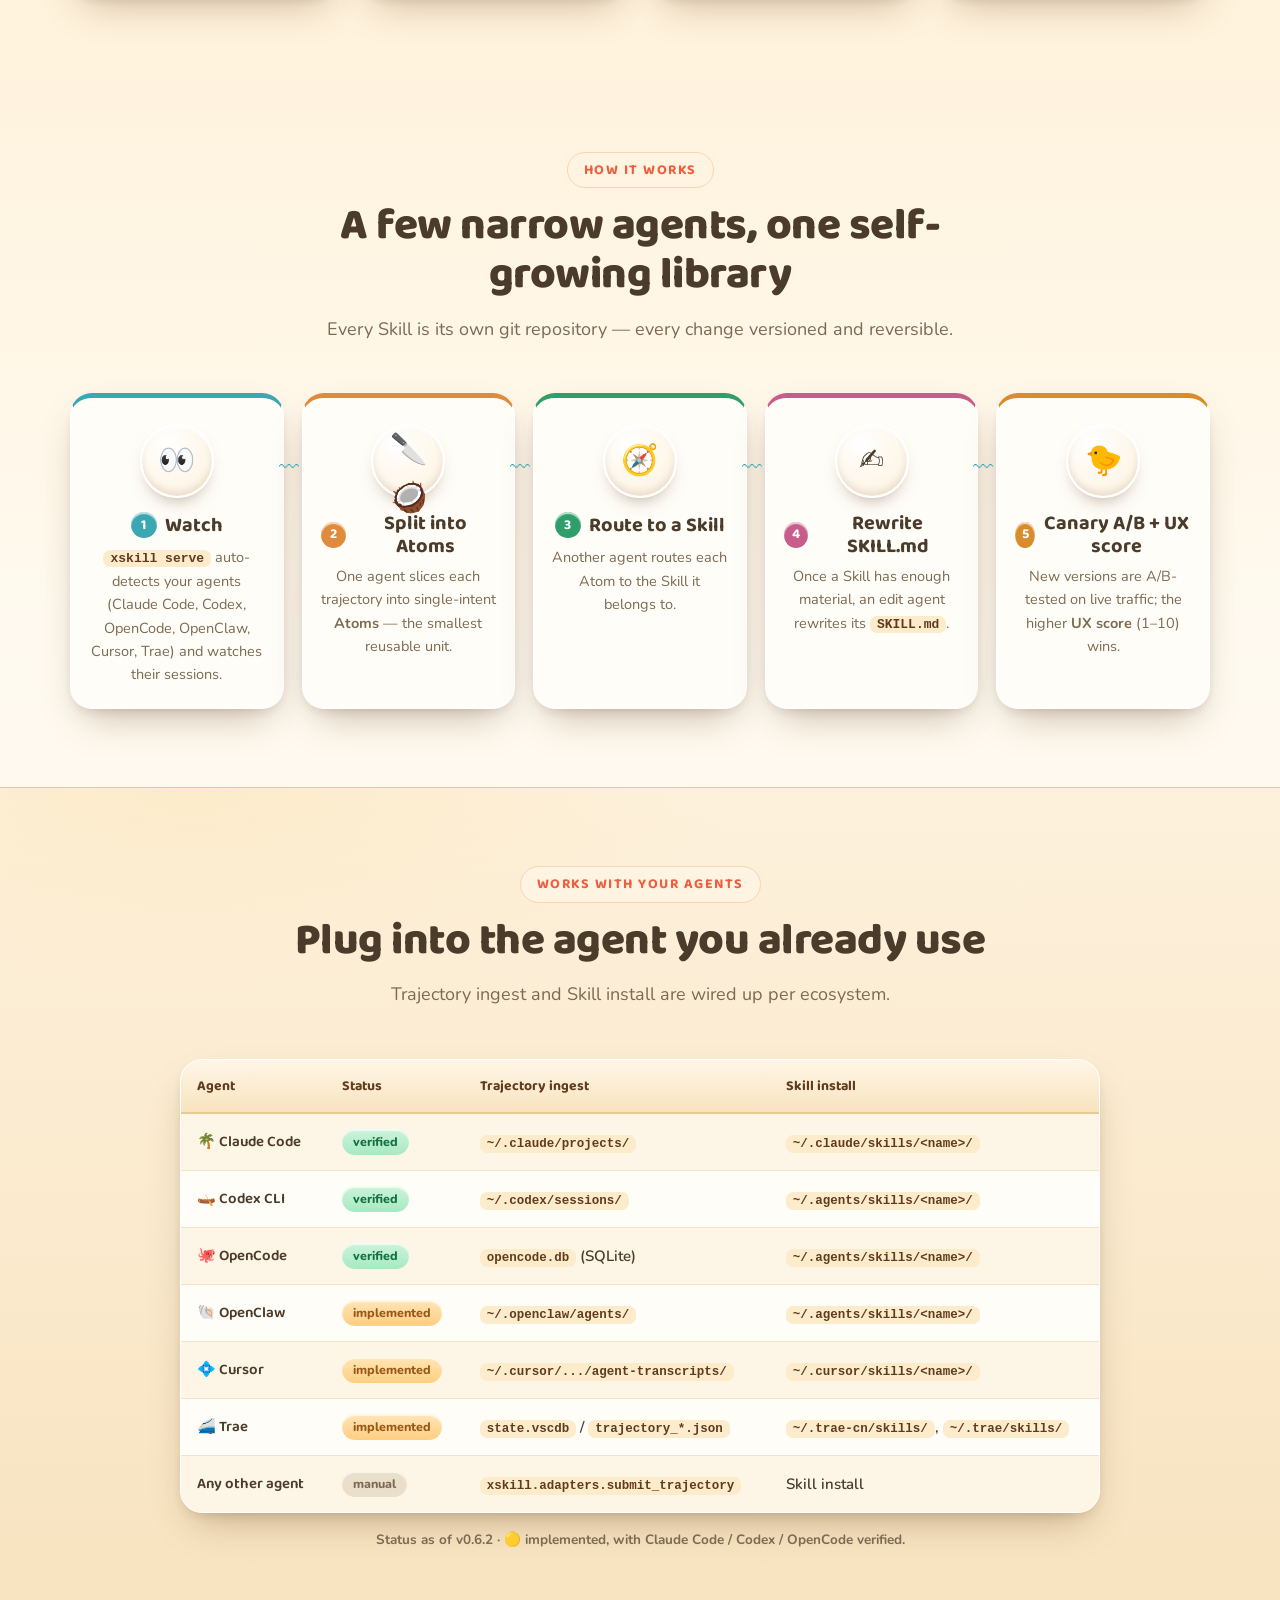
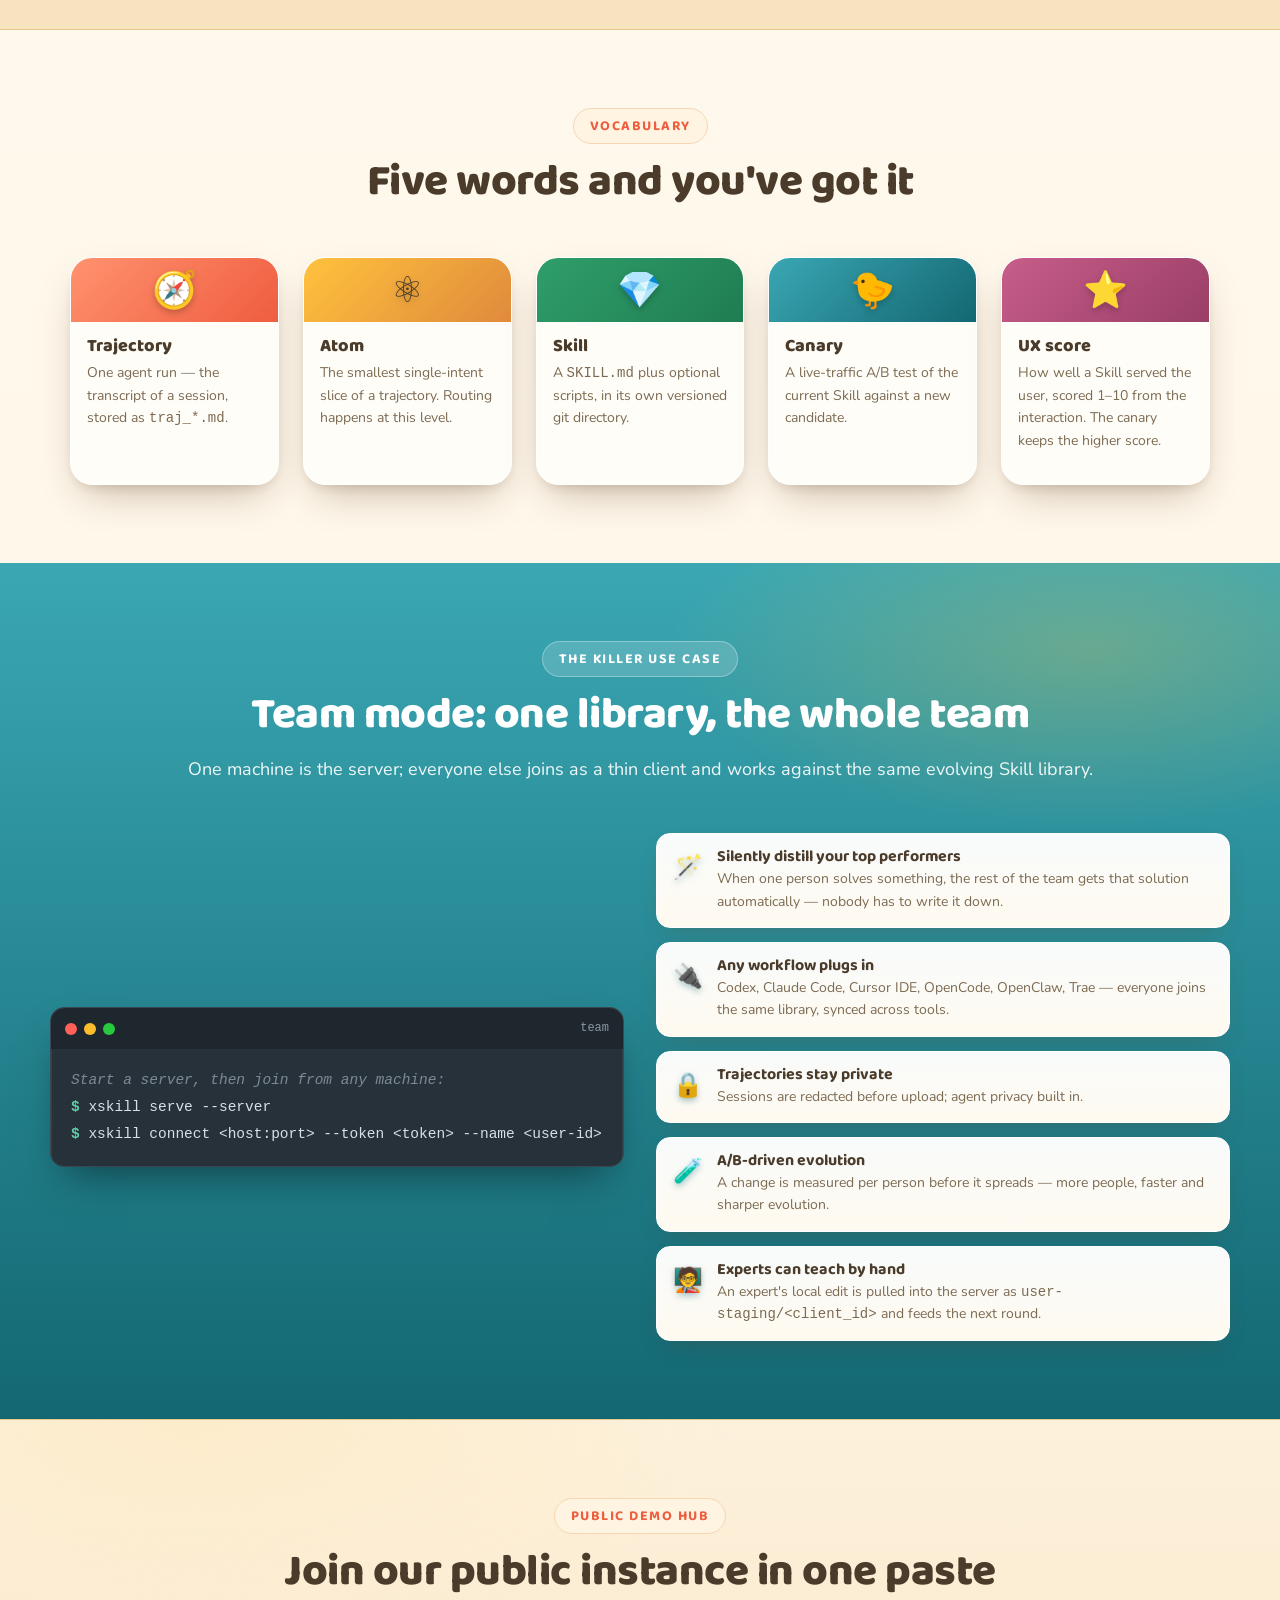
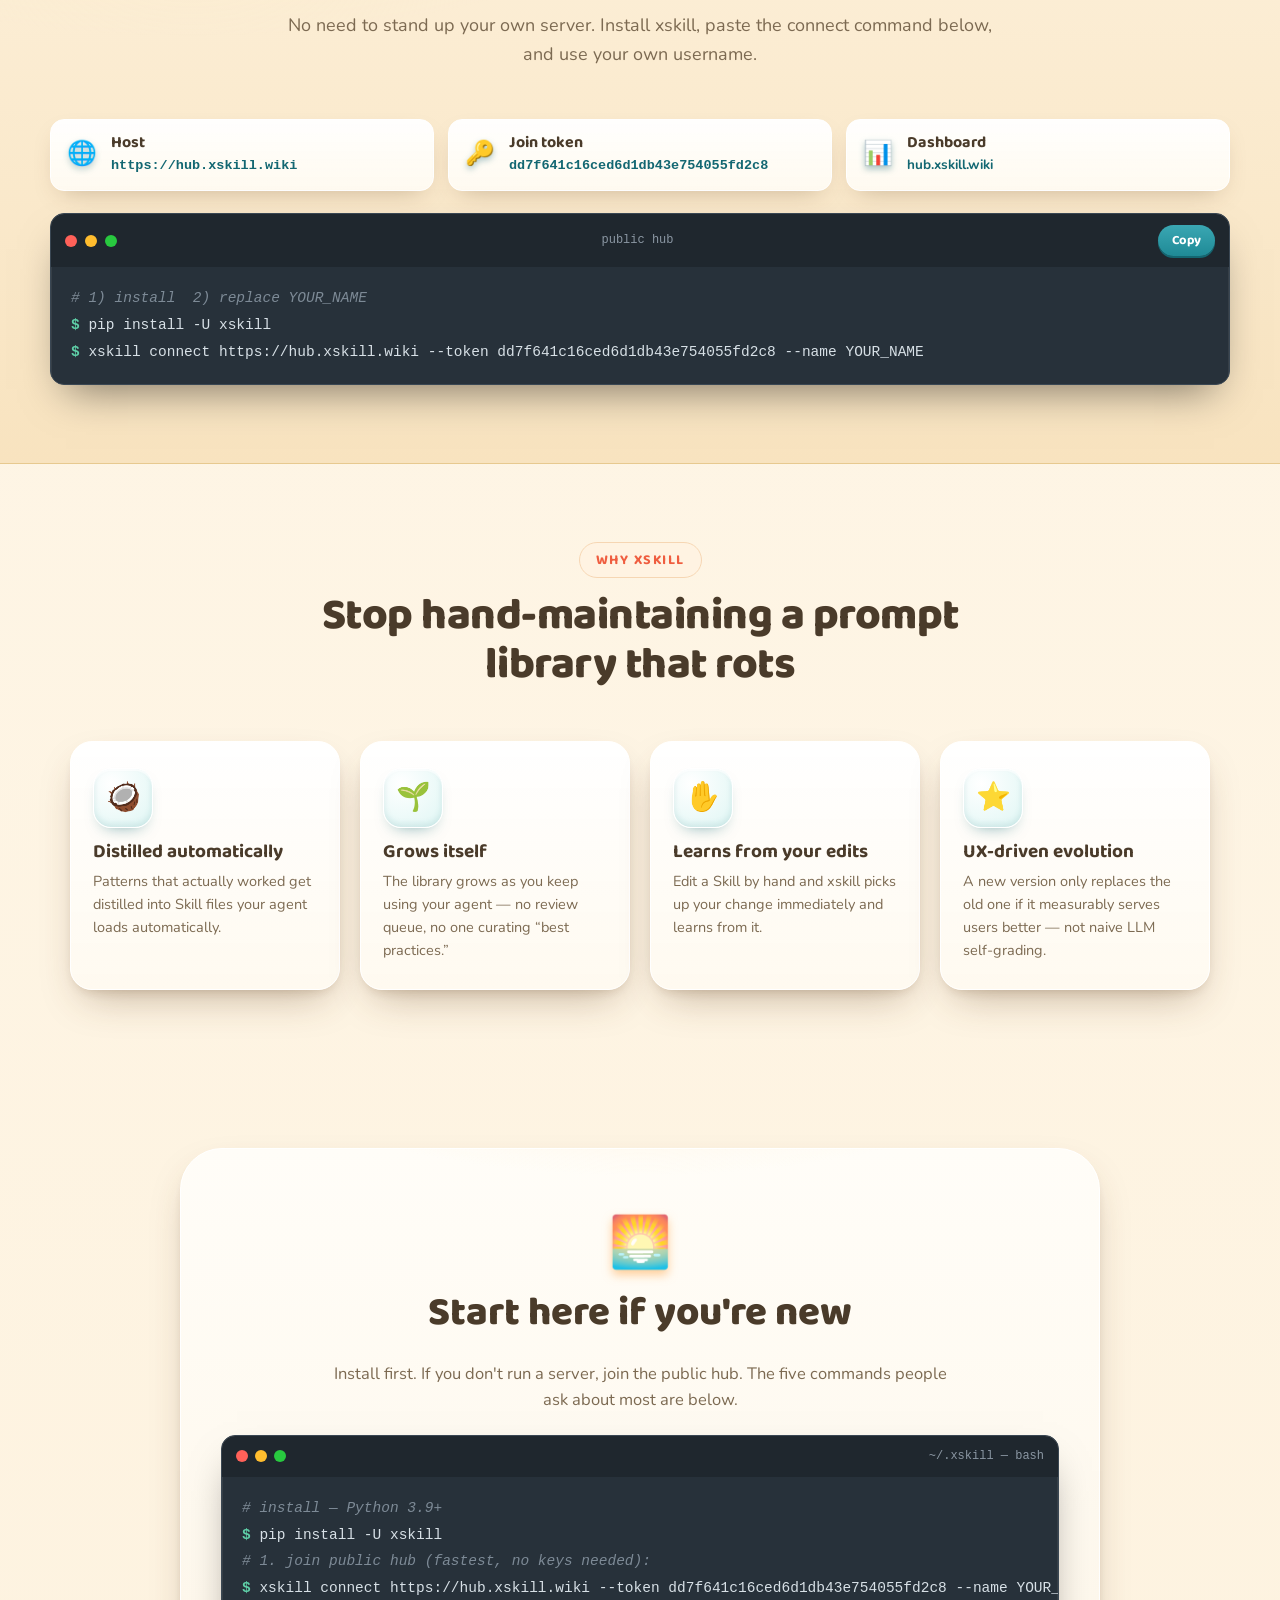
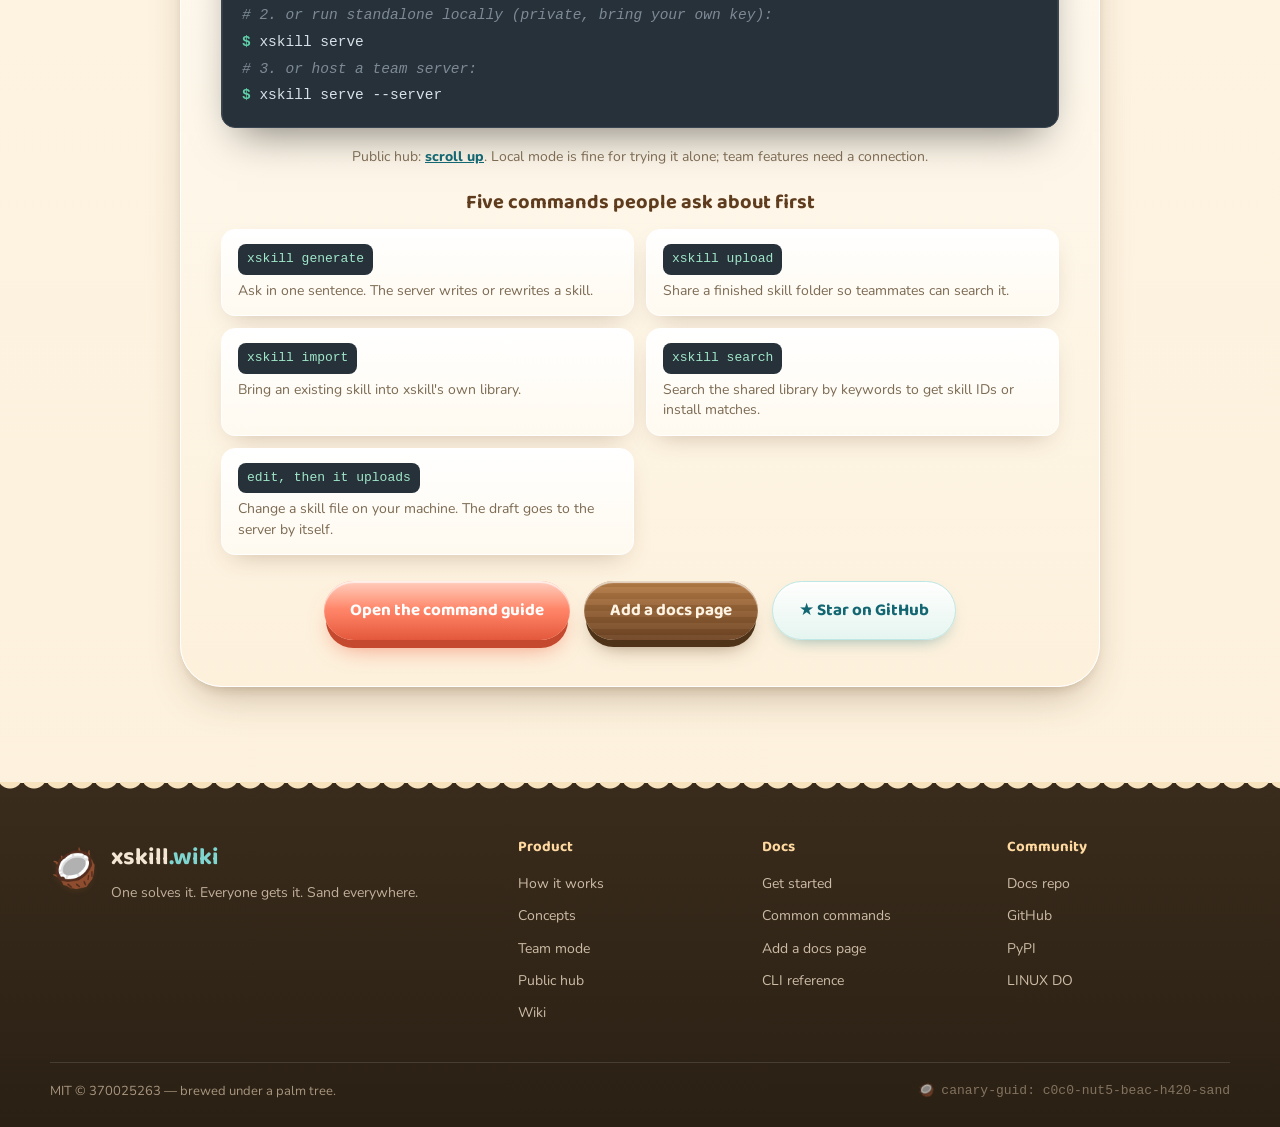
==== commit edff7b1d: "docs(quickstart): 将上手指引重构为公网、单机与团队自建三条路径，修正 serve 启动说明 - 快速上手拆分为路径 A（连公网实例）、路径 B（本机单机跑）、路径 C（自建团队服务器" ====
--- a/index.html
+++ b/index.html
@@ -303,10 +303,12 @@
       <div class="terminal__bar"><i></i><i></i><i></i><span>~/.xskill — bash</span></div>
       <pre class="terminal__body"><code><span class="c-com" data-i18n="cta.c1"># install — Python 3.9+</span>
 <span class="c-pmt">$</span> pip install -U xskill
-<span class="c-com" data-i18n="cta.c2"># no server of your own? join the public hub (replace YOUR_NAME)</span>
+<span class="c-com" data-i18n="cta.c2"># 1. join public hub (fastest, no keys needed):</span>
 <span class="c-pmt">$</span> xskill connect https://hub.xskill.wiki --token dd7f641c16ced6d1db43e754055fd2c8 --name YOUR_NAME
-<span class="c-com" data-i18n="cta.c3"># or run a local copy: first run writes ~/.xskill/config.yaml</span>
-<span class="c-pmt">$</span> xskill serve</code></pre>
+<span class="c-com" data-i18n="cta.c3"># 2. or run standalone locally (private, bring your own key):</span>
+<span class="c-pmt">$</span> xskill serve
+<span class="c-com" data-i18n="cta.c4"># 3. or host a team server:</span>
+<span class="c-pmt">$</span> xskill serve --server</code></pre>
     </div>
     <p class="cta__hint" data-i18n-html="cta.hint"></p>
     <h3 class="cta__sub" data-i18n="cta.feat_h">Five commands people ask about first</h3>
--- a/styles.css
+++ b/styles.css
@@ -588,6 +588,9 @@
 .doc-sec h2{font-size:27px;font-weight:800;margin-bottom:14px;padding-bottom:10px;border-bottom:2px dashed #f0d9ad;display:flex;align-items:center;gap:8px}
 .doc-subhead{font-size:21px;margin:20px 0 8px;color:var(--sea-deep)}
 .doc-sec p{color:var(--ink);font-size:16px;margin-bottom:14px}
+.doc-note{margin:16px 0 6px;padding:12px 16px;border-left:4px solid var(--sea-deep);border-radius:0 var(--radius-sm) var(--radius-sm) 0;background:#eaf6f7;font-size:14.5px;line-height:1.65}
+.doc-note b{color:var(--sea-deep)}
+.doc-note em{font-style:normal;font-weight:700;color:var(--coco-deep)}
 .doc-sec code{background:#fdeccb;color:var(--coco-deep);padding:2px 7px;border-radius:7px;font-size:14px;font-weight:600}
 .doc-list{list-style:none;display:flex;flex-direction:column;gap:10px;margin:6px 0 6px}
 .doc-list li{position:relative;padding-left:28px;color:var(--ink);font-size:15.5px;line-height:1.55}
